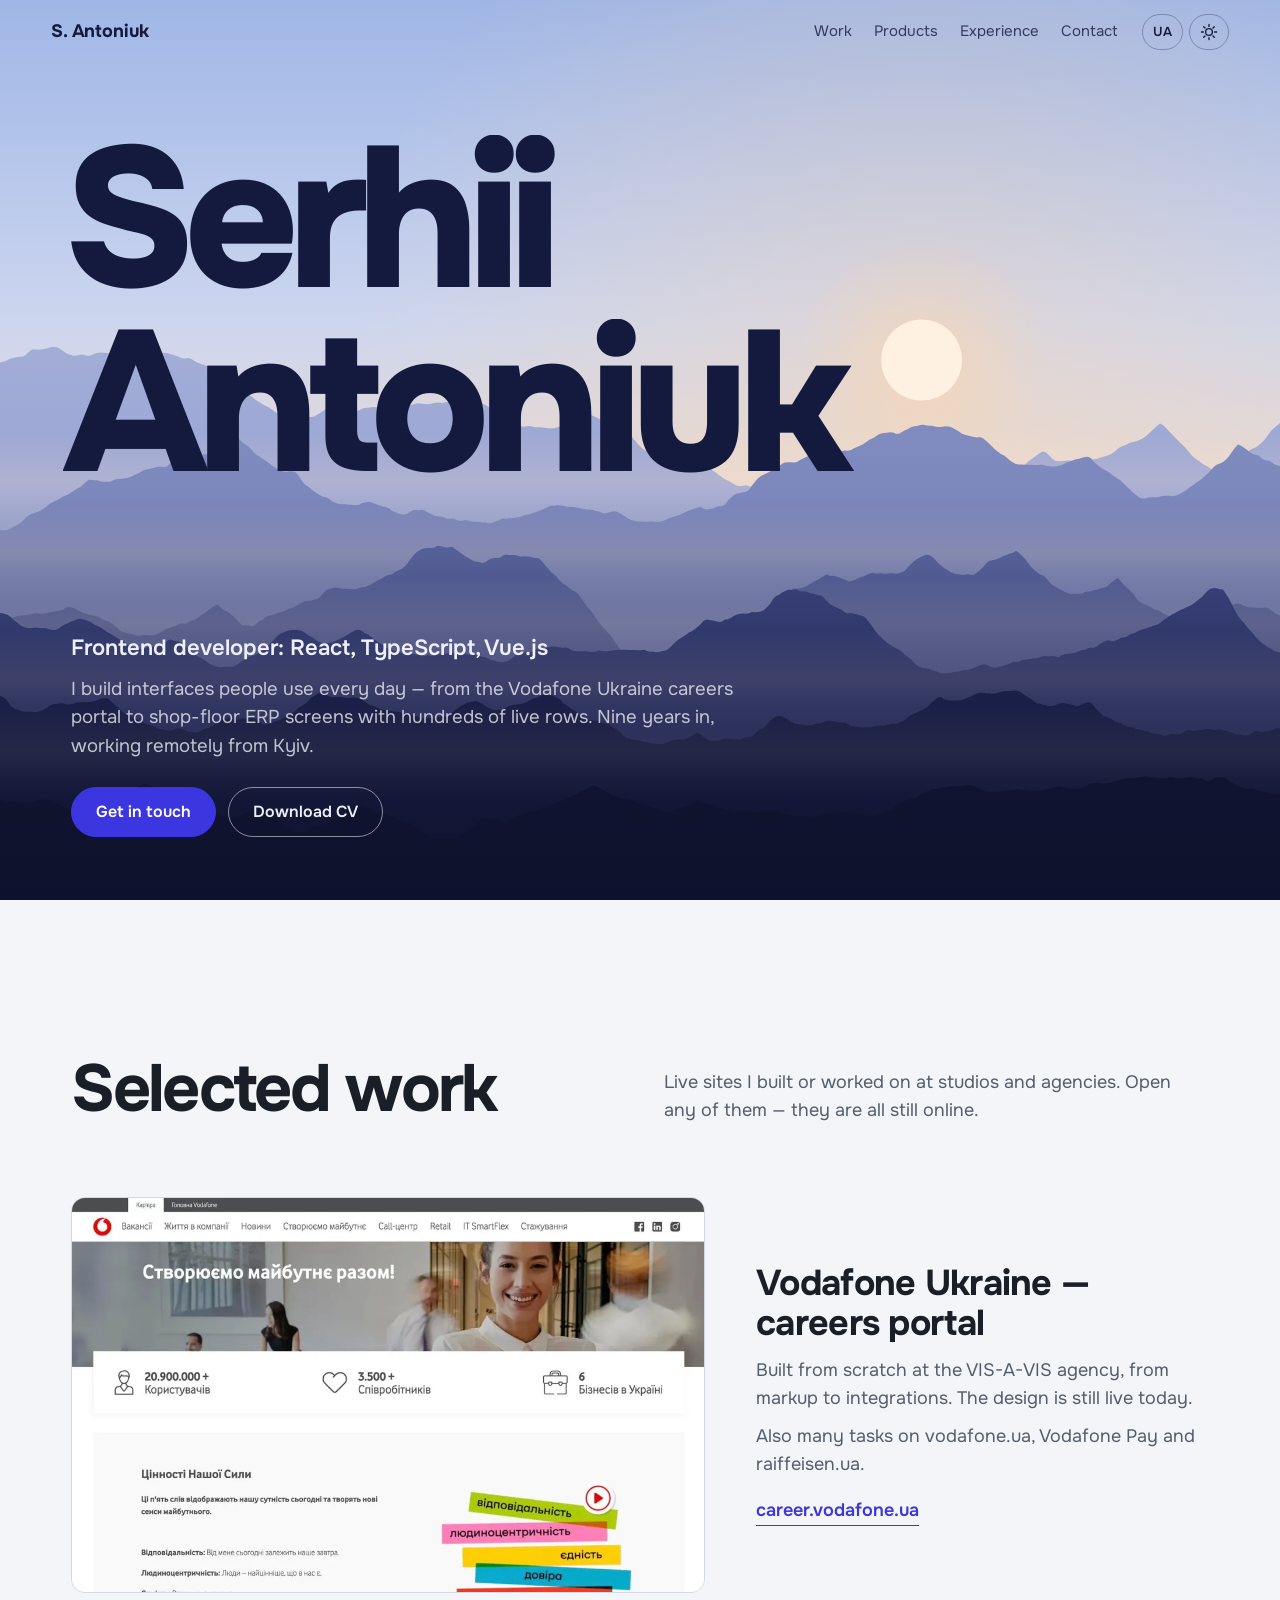
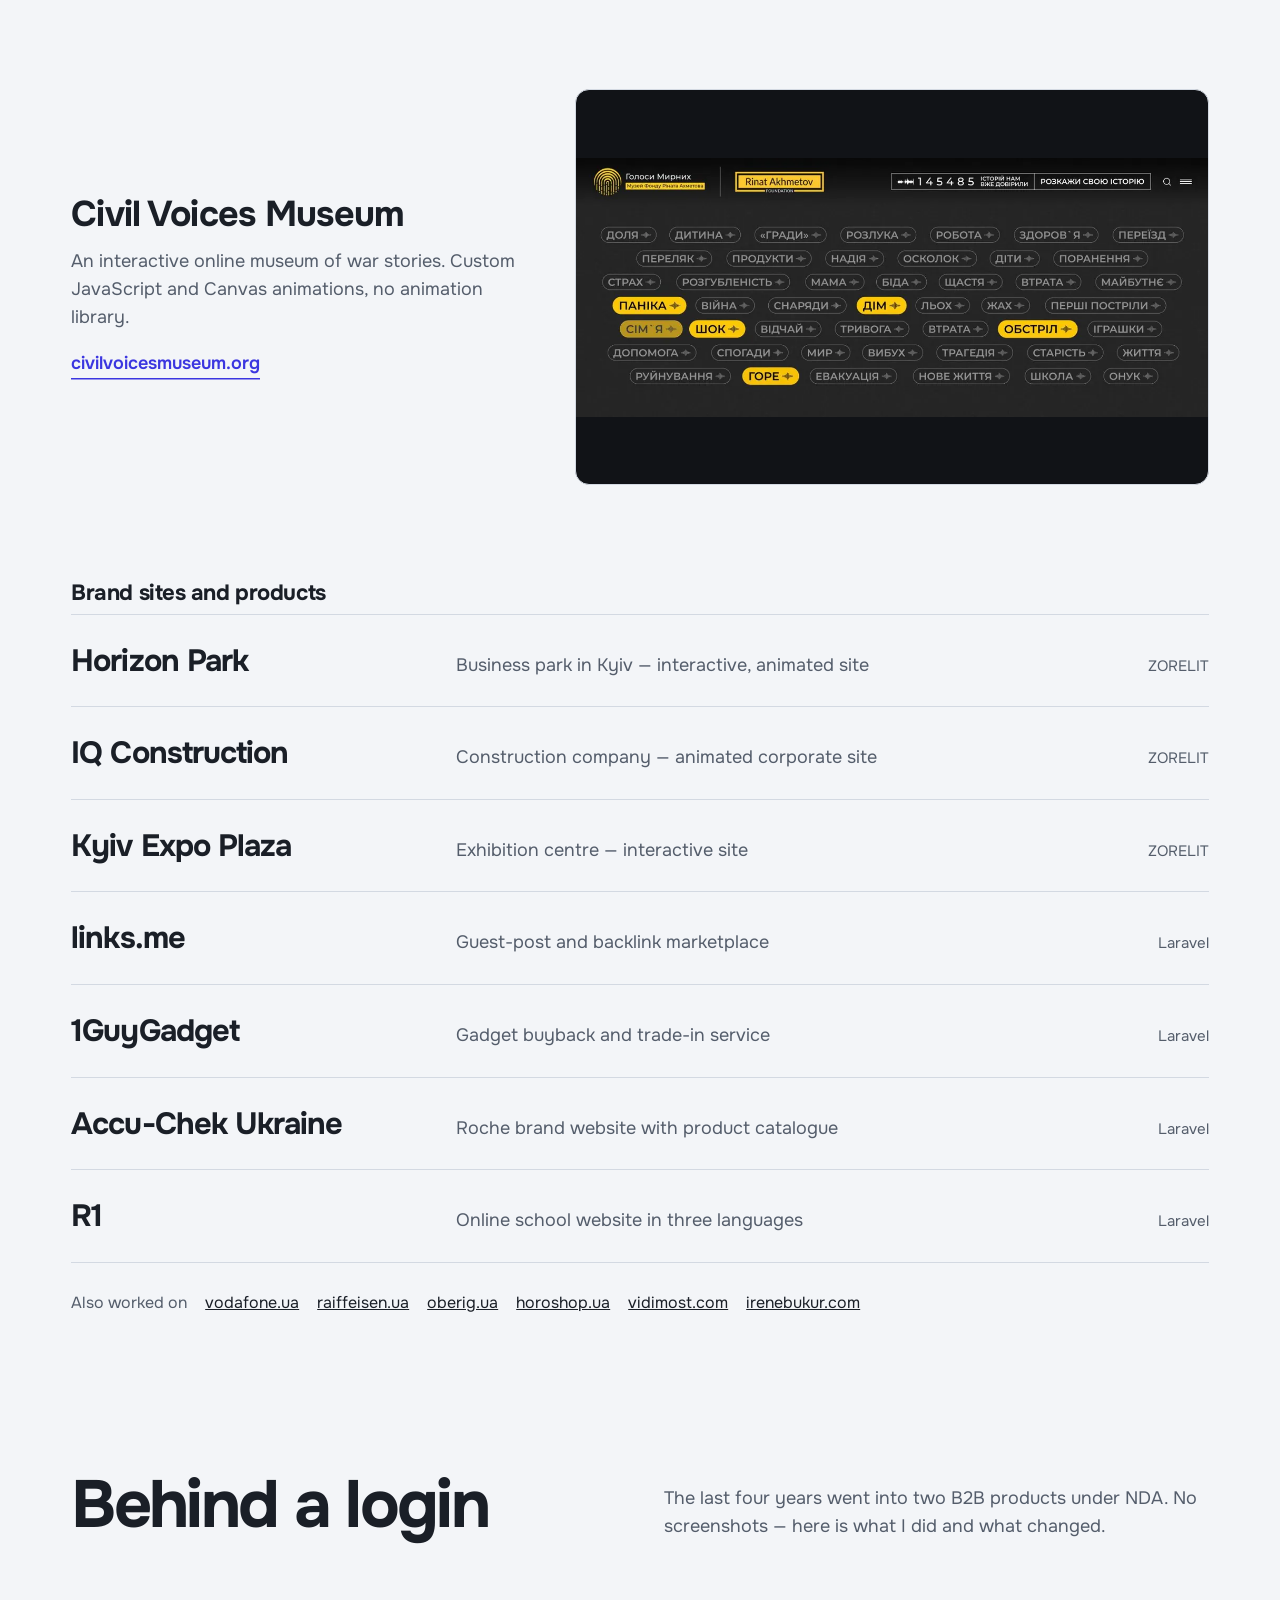
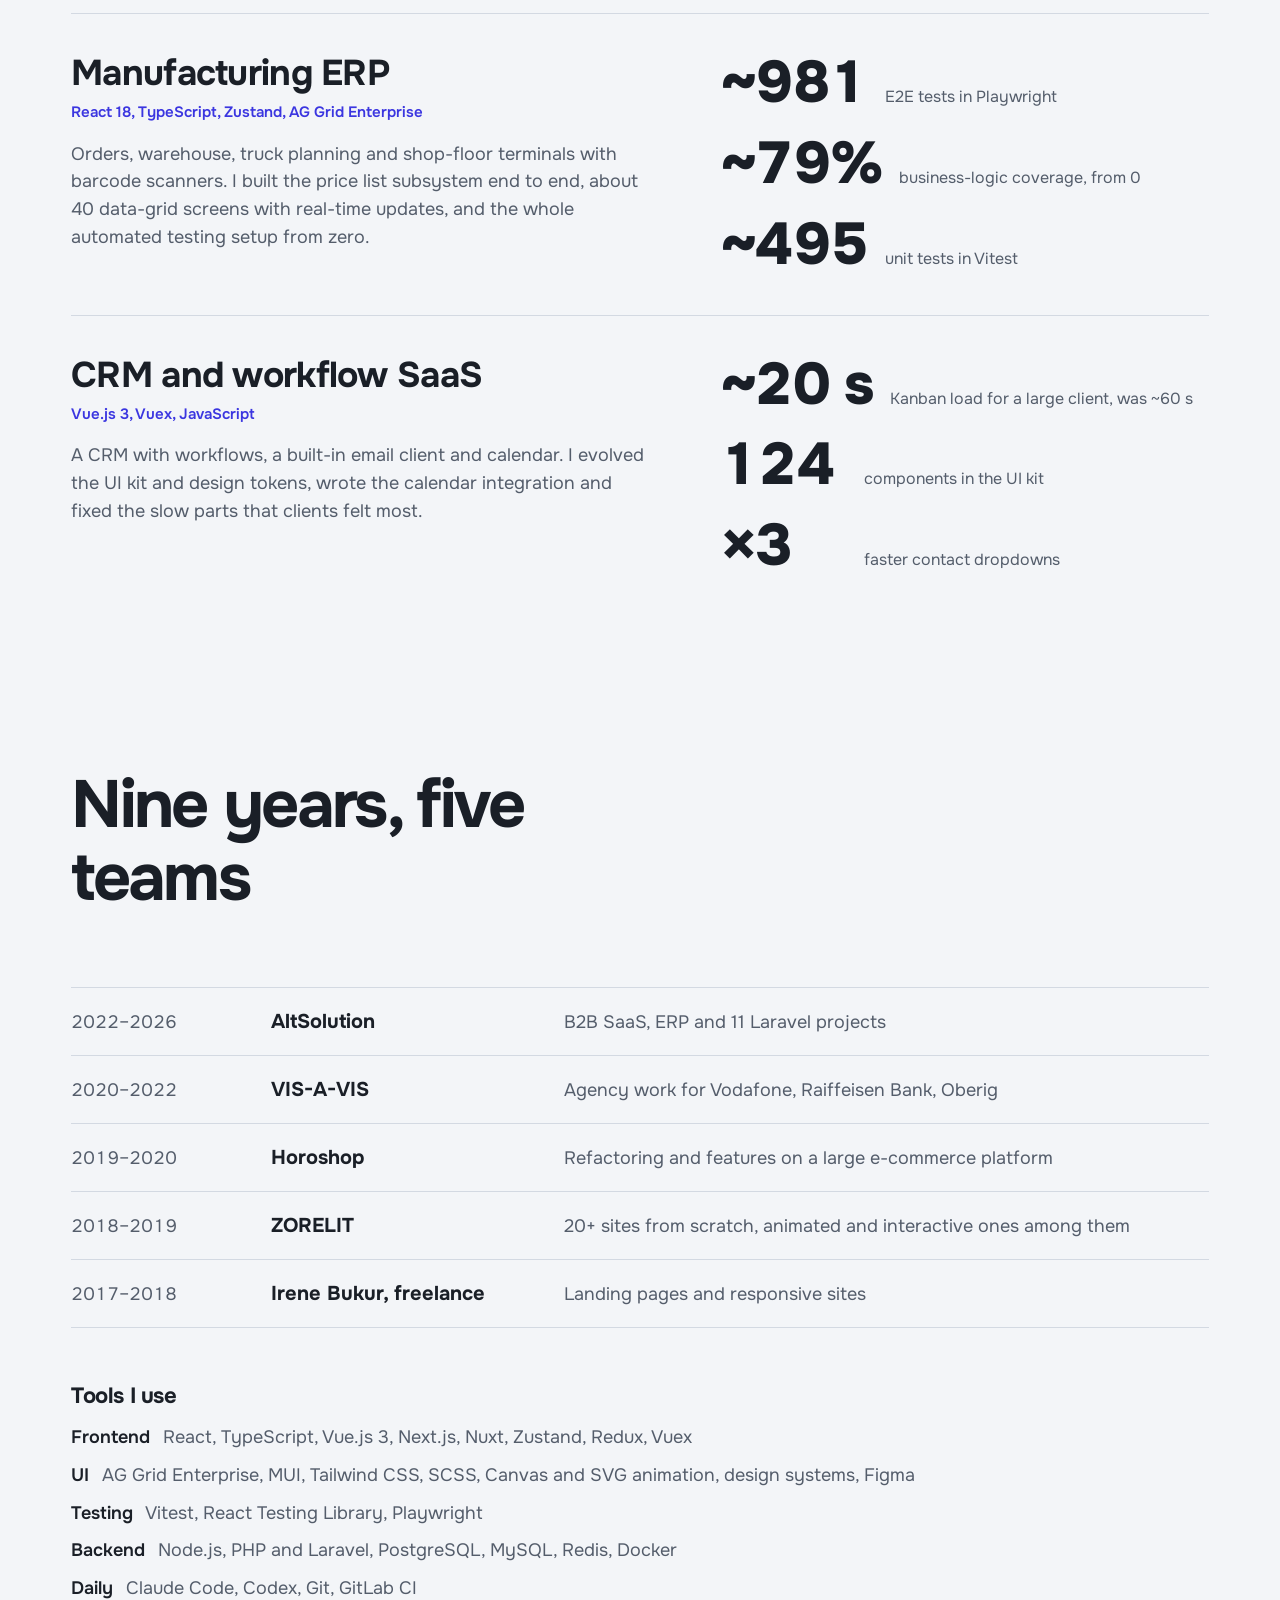
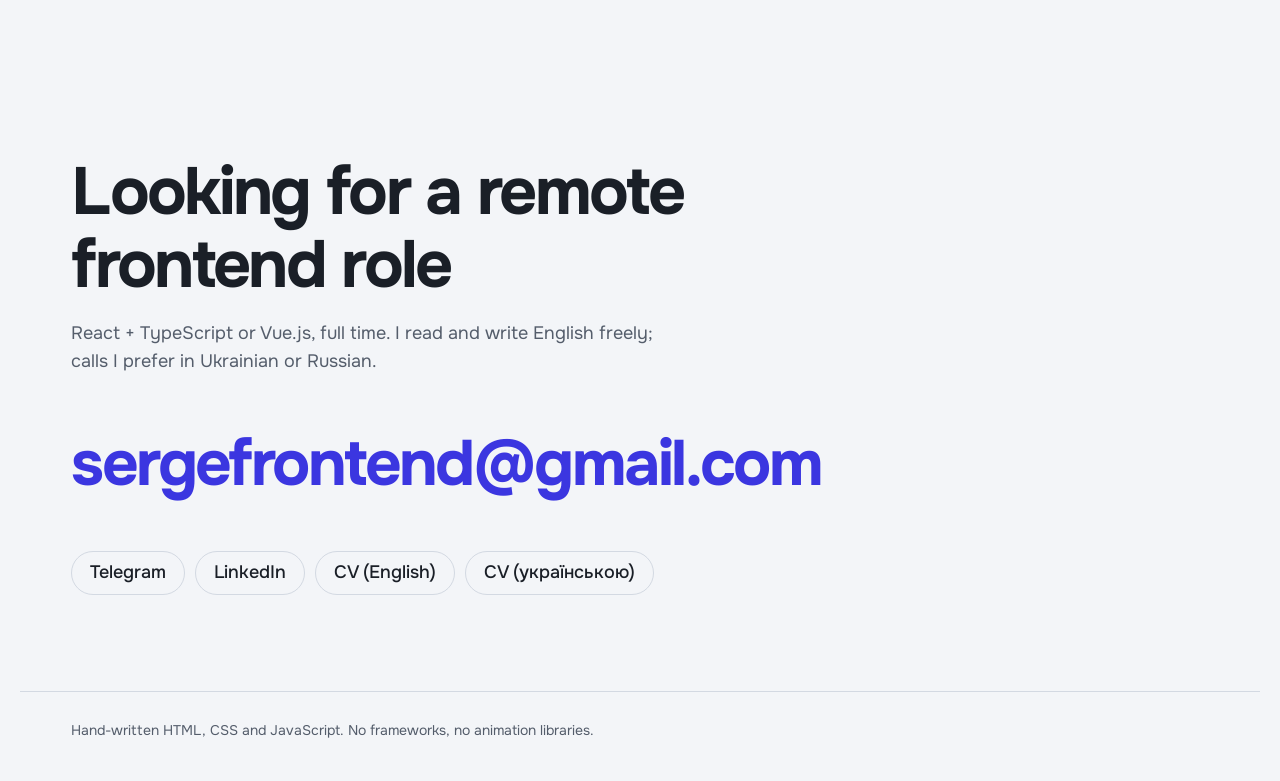
==== index.html @ cc6eb152 "Portfolio site: layered mountains hero, selected work, NDA case studies, EN/UA, light/dark Co-Author" ====
<!doctype html>
<html lang="en">
<head>
<meta charset="utf-8">
<meta name="viewport" content="width=device-width, initial-scale=1">
<title>Serhii Antoniuk — Frontend Developer</title>
<meta name="description" content="Frontend developer: React, TypeScript, Vue.js. 9 years of commercial experience — Vodafone Ukraine careers portal, interactive sites, B2B ERP and CRM products.">
<meta property="og:title" content="Serhii Antoniuk — Frontend Developer">
<meta property="og:description" content="React, TypeScript, Vue.js. Vodafone Ukraine careers portal, interactive sites, B2B ERP and CRM products.">
<meta property="og:image" content="img/vodafone-careers.webp">
<link rel="preconnect" href="https://fonts.googleapis.com">
<link rel="preconnect" href="https://fonts.gstatic.com" crossorigin>
<link href="https://fonts.googleapis.com/css2?family=Onest:wght@400;500;600;700;800&display=swap" rel="stylesheet">
<link rel="stylesheet" href="styles.css">
<script>
  // theme + language before paint
  (function () {
    var t = null, l = null;
    try { t = localStorage.getItem('theme'); l = localStorage.getItem('lang'); } catch (e) {}
    var q = new URLSearchParams(location.search).get('lang');
    if (q === 'ua' || q === 'en') l = q;
    if (!l) l = (navigator.language || '').toLowerCase().indexOf('uk') === 0 ? 'ua' : 'en';
    if (t) document.documentElement.setAttribute('data-theme', t);
    document.documentElement.setAttribute('data-lang', l);
    document.documentElement.lang = l === 'ua' ? 'uk' : 'en';
  })();
</script>
</head>
<body>
<a class="skip" href="#work" data-i18n="skip">Skip to work</a>

<header class="bar">
  <a class="bar__name" href="#top" data-i18n="short_name">S. Antoniuk</a>
  <nav class="bar__nav" aria-label="Sections">
    <a href="#work" data-i18n="nav_work">Work</a>
    <a href="#products" data-i18n="nav_products">Products</a>
    <a href="#path" data-i18n="nav_path">Experience</a>
    <a href="#contact" data-i18n="nav_contact">Contact</a>
  </nav>
  <div class="bar__tools">
    <button class="tool" id="lang" type="button" aria-label="Switch language"><span data-i18n="lang_switch">UA</span></button>
    <button class="tool" id="theme" type="button" aria-label="Toggle dark mode">
      <svg class="i-sun" viewBox="0 0 24 24" width="18" height="18" aria-hidden="true"><circle cx="12" cy="12" r="4.5" fill="none" stroke="currentColor" stroke-width="1.8"/><g stroke="currentColor" stroke-width="1.8" stroke-linecap="round"><path d="M12 2v2.5M12 19.5V22M2 12h2.5M19.5 12H22M4.9 4.9l1.8 1.8M17.3 17.3l1.8 1.8M4.9 19.1l1.8-1.8M17.3 6.7l1.8-1.8"/></g></svg>
      <svg class="i-moon" viewBox="0 0 24 24" width="18" height="18" aria-hidden="true"><path d="M20 14.5A8 8 0 0 1 9.5 4a8 8 0 1 0 10.5 10.5z" fill="none" stroke="currentColor" stroke-width="1.8" stroke-linejoin="round"/></svg>
    </button>
  </div>
</header>

<main id="top">
  <section class="hero" aria-labelledby="hero-name">
    <canvas class="hero__scene" aria-hidden="true"></canvas>
    <div class="hero__inner">
      <h1 id="hero-name" class="hero__name">
        <span class="line" data-split data-i18n="name_1">Serhii</span>
        <span class="line" data-split data-i18n="name_2">Antoniuk</span>
      </h1>
      <div class="hero__foot">
        <p class="hero__role" data-i18n="role">Frontend developer: React, TypeScript, Vue.js</p>
        <p class="hero__lede" data-i18n="lede">I build interfaces people use every day — from the Vodafone Ukraine careers portal to shop-floor ERP screens with hundreds of live rows. Nine years in, working remotely from Kyiv.</p>
        <div class="hero__actions">
          <a class="btn btn--solid" href="#contact" data-magnetic data-i18n="cta_contact">Get in touch</a>
          <a class="btn btn--ghost" id="cv-link" href="cv/Antoniuk_Serhii_Frontend_CV_EN.pdf" download data-magnetic data-i18n="cta_cv">Download CV</a>
        </div>
      </div>
    </div>
  </section>

  <section id="work" class="work" aria-labelledby="work-h">
    <div class="sec-head">
      <h2 id="work-h" data-i18n="work_h">Selected work</h2>
      <p data-i18n="work_p">Live sites I built or worked on at studios and agencies. Open any of them — they are all still online.</p>
    </div>

    <article class="feature reveal">
      <a class="feature__shot" href="https://career.vodafone.ua/" target="_blank" rel="noopener">
        <img src="img/vodafone-careers.webp" width="1200" height="675" alt="Vodafone Ukraine careers portal, home page" loading="lazy">
      </a>
      <div class="feature__text">
        <h3>Vodafone Ukraine — careers portal</h3>
        <p data-i18n="f1_p">Built from scratch at the VIS-A-VIS agency, from markup to integrations. The design is still live today.</p>
        <p class="feature__also" data-i18n="f1_also">Also many tasks on vodafone.ua, Vodafone Pay and raiffeisen.ua.</p>
        <a class="link" href="https://career.vodafone.ua/" target="_blank" rel="noopener">career.vodafone.ua</a>
      </div>
    </article>

    <article class="feature feature--flip reveal">
      <a class="feature__shot feature__shot--dark" href="https://civilvoicesmuseum.org/expositions/cloud" target="_blank" rel="noopener">
        <img src="img/civil-voices.webp" width="1200" height="491" alt="Civil Voices Museum, interactive word cloud exposition" loading="lazy">
      </a>
      <div class="feature__text">
        <h3 data-i18n="f2_h">Civil Voices Museum</h3>
        <p data-i18n="f2_p">An interactive online museum of war stories. Custom JavaScript and Canvas animations, no animation library.</p>
        <a class="link" href="https://civilvoicesmuseum.org/expositions/cloud" target="_blank" rel="noopener">civilvoicesmuseum.org</a>
      </div>
    </article>

    <h3 class="list-h" id="products" data-i18n="list_h">Brand sites and products</h3>
    <ul class="list" role="list">
      <li class="row" data-img="img/horizon-park.webp">
        <a href="https://horizon-park.com.ua/" target="_blank" rel="noopener">
          <span class="row__title">Horizon Park</span>
          <span class="row__desc" data-i18n="p_horizon">Business park in Kyiv — interactive, animated site</span>
          <span class="row__where">ZORELIT</span>
          <img class="row__thumb" src="img/horizon-park.webp" alt="" loading="lazy" width="1200" height="675">
        </a>
      </li>
      <li class="row" data-img="img/iq-construction.webp">
        <a href="https://iqconstruction.com.ua/" target="_blank" rel="noopener">
          <span class="row__title">IQ Construction</span>
          <span class="row__desc" data-i18n="p_iq">Construction company — animated corporate site</span>
          <span class="row__where">ZORELIT</span>
          <img class="row__thumb" src="img/iq-construction.webp" alt="" loading="lazy" width="1200" height="675">
        </a>
      </li>
      <li class="row" data-img="img/expoplaza.webp">
        <a href="https://expoplaza.kiev.ua/" target="_blank" rel="noopener">
          <span class="row__title">Kyiv Expo Plaza</span>
          <span class="row__desc" data-i18n="p_expo">Exhibition centre — interactive site</span>
          <span class="row__where">ZORELIT</span>
          <img class="row__thumb" src="img/expoplaza.webp" alt="" loading="lazy" width="1200" height="694">
        </a>
      </li>
      <li class="row" data-img="img/links-me.webp">
        <a href="https://links.me/" target="_blank" rel="noopener">
          <span class="row__title">links.me</span>
          <span class="row__desc" data-i18n="p_links">Guest-post and backlink marketplace</span>
          <span class="row__where">Laravel</span>
          <img class="row__thumb" src="img/links-me.webp" alt="" loading="lazy" width="1200" height="675">
        </a>
      </li>
      <li class="row" data-img="img/1guygadget.webp">
        <a href="https://buy.1guygadget.com/" target="_blank" rel="noopener">
          <span class="row__title">1GuyGadget</span>
          <span class="row__desc" data-i18n="p_1guy">Gadget buyback and trade-in service</span>
          <span class="row__where">Laravel</span>
          <img class="row__thumb" src="img/1guygadget.webp" alt="" loading="lazy" width="1200" height="641">
        </a>
      </li>
      <li class="row" data-img="img/accu-chek.webp">
        <a href="https://accu-chek.com.ua/" target="_blank" rel="noopener">
          <span class="row__title">Accu-Chek Ukraine</span>
          <span class="row__desc" data-i18n="p_accu">Roche brand website with product catalogue</span>
          <span class="row__where">Laravel</span>
          <img class="row__thumb" src="img/accu-chek.webp" alt="" loading="lazy" width="1200" height="675">
        </a>
      </li>
      <li class="row" data-img="img/r1tv.webp">
        <a href="https://r1tv.lv/" target="_blank" rel="noopener">
          <span class="row__title">R1</span>
          <span class="row__desc" data-i18n="p_r1">Online school website in three languages</span>
          <span class="row__where">Laravel</span>
          <img class="row__thumb" src="img/r1tv.webp" alt="" loading="lazy" width="1200" height="575">
        </a>
      </li>
    </ul>
    <p class="more">
      <span data-i18n="more">Also worked on</span>
      <a href="https://vodafone.ua/" target="_blank" rel="noopener">vodafone.ua</a>
      <a href="https://raiffeisen.ua/" target="_blank" rel="noopener">raiffeisen.ua</a>
      <a href="https://oberig.ua/" target="_blank" rel="noopener">oberig.ua</a>
      <a href="https://horoshop.ua/ua/" target="_blank" rel="noopener">horoshop.ua</a>
      <a href="https://vidimost.com/" target="_blank" rel="noopener">vidimost.com</a>
      <a href="https://irenebukur.com/" target="_blank" rel="noopener">irenebukur.com</a>
    </p>
  </section>

  <section class="cases" aria-labelledby="cases-h">
    <div class="sec-head">
      <h2 id="cases-h" data-i18n="cases_h">Behind a login</h2>
      <p data-i18n="cases_p">The last four years went into two B2B products under NDA. No screenshots — here is what I did and what changed.</p>
    </div>
    <div class="case reveal">
      <div class="case__text">
        <h3 data-i18n="c1_h">Manufacturing ERP</h3>
        <p class="case__stack">React 18, TypeScript, Zustand, AG Grid Enterprise</p>
        <p data-i18n="c1_p">Orders, warehouse, truck planning and shop-floor terminals with barcode scanners. I built the price list subsystem end to end, about 40 data-grid screens with real-time updates, and the whole automated testing setup from zero.</p>
      </div>
      <dl class="stats">
        <div><dt data-i18n="c1_s1">E2E tests in Playwright</dt><dd>~<span data-count="990">990</span></dd></div>
        <div><dt data-i18n="c1_s2">business-logic coverage, from 0</dt><dd>~<span data-count="80">80</span>%</dd></div>
        <div><dt data-i18n="c1_s3">unit tests in Vitest</dt><dd>~<span data-count="500">500</span></dd></div>
      </dl>
    </div>
    <div class="case reveal">
      <div class="case__text">
        <h3 data-i18n="c2_h">CRM and workflow SaaS</h3>
        <p class="case__stack">Vue.js 3, Vuex, JavaScript</p>
        <p data-i18n="c2_p">A CRM with workflows, a built-in email client and calendar. I evolved the UI kit and design tokens, wrote the calendar integration and fixed the slow parts that clients felt most.</p>
      </div>
      <dl class="stats">
        <div><dt data-i18n="c2_s1">Kanban load for a large client, was ~60 s</dt><dd>~<span data-count="20">20</span> s</dd></div>
        <div><dt data-i18n="c2_s2">components in the UI kit</dt><dd><span data-count="125">125</span></dd></div>
        <div><dt data-i18n="c2_s3">faster contact dropdowns</dt><dd>×<span data-count="3">3</span></dd></div>
      </dl>
    </div>
  </section>

  <section id="path" class="path" aria-labelledby="path-h">
    <div class="sec-head">
      <h2 id="path-h" data-i18n="path_h">Nine years, five teams</h2>
    </div>
    <ol class="timeline" role="list">
      <li><span class="tl__years">2022–2026</span><span class="tl__where">AltSolution</span><span class="tl__what" data-i18n="t1">B2B SaaS, ERP and 11 Laravel projects</span></li>
      <li><span class="tl__years">2020–2022</span><span class="tl__where">VIS-A-VIS</span><span class="tl__what" data-i18n="t2">Agency work for Vodafone, Raiffeisen Bank, Oberig</span></li>
      <li><span class="tl__years">2019–2020</span><span class="tl__where" data-i18n="t3w">Horoshop</span><span class="tl__what" data-i18n="t3">Refactoring and features on a large e-commerce platform</span></li>
      <li><span class="tl__years">2018–2019</span><span class="tl__where">ZORELIT</span><span class="tl__what" data-i18n="t4">20+ sites from scratch, animated and interactive ones among them</span></li>
      <li><span class="tl__years">2017–2018</span><span class="tl__where" data-i18n="t5w">Irene Bukur, freelance</span><span class="tl__what" data-i18n="t5">Landing pages and responsive sites</span></li>
    </ol>
    <div class="stack">
      <h3 data-i18n="stack_h">Tools I use</h3>
      <p><b>Frontend</b> React, TypeScript, Vue.js 3, Next.js, Nuxt, Zustand, Redux, Vuex</p>
      <p><b>UI</b> AG Grid Enterprise, MUI, Tailwind CSS, SCSS, Canvas and SVG animation, design systems, Figma</p>
      <p><b data-i18n="stack_test">Testing</b> Vitest, React Testing Library, Playwright</p>
      <p><b>Backend</b> Node.js, PHP and Laravel, PostgreSQL, MySQL, Redis, Docker</p>
      <p><b data-i18n="stack_ai">Daily</b> Claude Code, Codex, Git, GitLab CI</p>
    </div>
  </section>

  <section id="contact" class="contact" aria-labelledby="contact-h">
    <h2 id="contact-h" data-i18n="contact_h">Looking for a remote frontend role</h2>
    <p data-i18n="contact_p">React + TypeScript or Vue.js, full time. I read and write English freely; calls I prefer in Ukrainian or Russian.</p>
    <a class="contact__mail" href="mailto:sergefrontend@gmail.com" data-magnetic>sergefrontend@gmail.com</a>
    <ul class="contact__links" role="list">
      <li><a href="https://t.me/serhiy_fr_99" target="_blank" rel="noopener">Telegram</a></li>
      <li><a href="https://www.linkedin.com/in/serhii-antoniuk-05b8b0171" target="_blank" rel="noopener">LinkedIn</a></li>
      <li><a href="cv/Antoniuk_Serhii_Frontend_CV_EN.pdf" download>CV (English)</a></li>
      <li><a href="cv/Antoniuk_Serhii_Frontend_CV_UA.pdf" download>CV (українською)</a></li>
    </ul>
  </section>
</main>

<footer class="foot">
  <p data-i18n="foot">Hand-written HTML, CSS and JavaScript. No frameworks, no animation libraries.</p>
</footer>

<figure class="peek" aria-hidden="true"><img alt=""></figure>
<script src="main.js" defer></script>
</body>
</html>
---- styles.css ----
:root {
  --paper: #f3f5f8;
  --paper-2: #e8ecf2;
  --ink: #1a1f27;
  --ink-2: #545d6b;
  --line: #d3d9e2;
  --accent: #3b36e0;
  --accent-ink: #ffffff;
  --cell: 59, 54, 224;
  --sky-ink: #141a3d;
  --font: "Onest", system-ui, -apple-system, "Segoe UI", Roboto, sans-serif;
  --gutter: clamp(16px, 4vw, 56px);
  --max: 1240px;
  color-scheme: light;
}
@media (prefers-color-scheme: dark) {
  :root:not([data-theme="light"]) {
    --paper: #0d1118; --paper-2: #151b25; --ink: #e6e9ef; --ink-2: #9aa3b2;
    --line: #262e3b; --accent: #8f8cff; --accent-ink: #0d1118; --cell: 143, 140, 255; --sky-ink: #e9ebf5;
    color-scheme: dark;
  }
}
:root[data-theme="dark"] {
  --paper: #0d1118; --paper-2: #151b25; --ink: #e6e9ef; --ink-2: #9aa3b2;
  --line: #262e3b; --accent: #8f8cff; --accent-ink: #0d1118; --cell: 143, 140, 255; --sky-ink: #e9ebf5;
  color-scheme: dark;
}

* { box-sizing: border-box; }
html { scroll-behavior: smooth; -webkit-text-size-adjust: 100%; }
body {
  margin: 0; background: var(--paper); color: var(--ink);
  font-family: var(--font); font-size: 18px; line-height: 1.55;
  -webkit-font-smoothing: antialiased; overflow-x: hidden;
}
img { display: block; max-width: 100%; height: auto; }
a { color: inherit; }
h1, h2, h3 { margin: 0; font-weight: 700; letter-spacing: -0.02em; line-height: 1.1; }
p { margin: 0; }
:focus-visible { outline: 2px solid var(--accent); outline-offset: 3px; border-radius: 4px; }

.skip { position: absolute; left: -999px; top: 8px; background: var(--accent); color: var(--accent-ink); padding: 8px 12px; z-index: 50; }
.skip:focus { left: 8px; }

/* top bar */
.bar {
  position: fixed; inset: 0 0 auto 0; z-index: 30; height: 64px;
  display: flex; align-items: center; gap: 24px; padding: 0 var(--gutter);
  background: color-mix(in srgb, var(--paper) 78%, transparent);
  backdrop-filter: blur(12px); -webkit-backdrop-filter: blur(12px);
  border-bottom: 1px solid transparent; transition: border-color .3s;
}
.bar.is-scrolled { border-bottom-color: var(--line); }
.bar:not(.is-scrolled) { background: transparent; backdrop-filter: none; -webkit-backdrop-filter: none; }
.bar:not(.is-scrolled) .bar__nav a { color: var(--sky-ink); opacity: .8; }
.bar:not(.is-scrolled) .bar__name, .bar:not(.is-scrolled) .tool { color: var(--sky-ink); border-color: color-mix(in srgb, var(--sky-ink) 30%, transparent); }
.bar__name { font-weight: 700; text-decoration: none; letter-spacing: -0.01em; }
.bar__nav { display: flex; gap: 22px; margin-left: auto; }
.bar__nav a { text-decoration: none; color: var(--ink-2); font-size: 15px; transition: color .2s; }
.bar__nav a:hover { color: var(--ink); }
.bar__tools { display: flex; gap: 6px; }
.tool {
  height: 36px; min-width: 36px; padding: 0 10px; border-radius: 18px;
  border: 1px solid var(--line); background: transparent; color: var(--ink);
  font: 600 13px/1 var(--font); cursor: pointer; display: grid; place-items: center;
}
.tool:hover { border-color: var(--ink-2); }
.i-moon { display: none; }
:root[data-theme="dark"] .i-sun { display: none; }
:root[data-theme="dark"] .i-moon { display: block; }
@media (prefers-color-scheme: dark) {
  :root:not([data-theme="light"]) .i-sun { display: none; }
  :root:not([data-theme="light"]) .i-moon { display: block; }
}

/* hero */
.hero { position: relative; height: 100svh; min-height: 620px; overflow: hidden; color: var(--ink); }
.hero__scene { position: absolute; inset: 0; width: 100%; height: 100%; display: block; }
.hero__inner {
  position: relative; height: 100%; max-width: var(--max); margin: 0 auto;
  padding: clamp(92px, 15vh, 160px) var(--gutter) clamp(36px, 7vh, 72px);
  display: flex; flex-direction: column; justify-content: space-between; pointer-events: none;
}
.hero__inner a, .hero__inner button { pointer-events: auto; }
.hero__name {
  font-size: clamp(64px, 16vw, 200px); font-weight: 800; letter-spacing: -0.055em;
  line-height: .86; margin-left: -0.04em; color: var(--sky-ink); will-change: transform, opacity;
}
.hero__name .line { display: block; overflow: hidden; padding-bottom: .06em; }
.hero__name .ch { display: inline-block; transform: translateY(105%); }
.is-loaded .hero__name .ch { transform: none; transition: transform 1.1s cubic-bezier(.2,.8,.1,1); transition-delay: calc(.15s + var(--i) * 30ms); }
.hero__foot { color: #eef0f7; max-width: 40em; }
.hero__role { font-size: clamp(18px, 1.8vw, 22px); font-weight: 600; }
.hero__lede { margin-top: 10px; color: rgba(238, 240, 247, .78); font-size: clamp(16px, 1.45vw, 19px); max-width: 36em; }
.hero__actions { display: flex; flex-wrap: wrap; gap: 12px; margin-top: 26px; }
.hero__role, .hero__lede, .hero__actions { opacity: 0; transform: translateY(12px); }
.is-loaded .hero__role, .is-loaded .hero__lede, .is-loaded .hero__actions { opacity: 1; transform: none; transition: opacity .9s .9s, transform .9s .9s cubic-bezier(.2,.8,.1,1); }
.is-loaded .hero__lede { transition-delay: 1s; }
.is-loaded .hero__actions { transition-delay: 1.1s; }

.btn {
  display: inline-flex; align-items: center; height: 50px; padding: 0 24px; border-radius: 25px;
  border: 1px solid var(--ink); text-decoration: none; font-weight: 600; font-size: 16px;
  background: var(--paper); transition: background .2s, color .2s;
  will-change: transform;
}
.btn:hover { background: var(--ink); color: var(--paper); }
.btn--solid { background: var(--accent); border-color: var(--accent); color: var(--accent-ink); }
.btn--solid:hover { background: var(--ink); border-color: var(--ink); color: var(--paper); }
.btn--ghost { background: transparent; color: #eef0f7; border-color: rgba(238,240,247,.55); }
.btn--ghost:hover { background: #eef0f7; color: #141a3a; border-color: #eef0f7; }
.hero .btn--solid:hover { background: #eef0f7; border-color: #eef0f7; color: #141a3a; }

/* sections */
main > section:not(.hero) { max-width: var(--max); margin: 0 auto; padding: clamp(80px, 12vw, 152px) var(--gutter) 0; }
.sec-head { display: grid; grid-template-columns: 1fr 1fr; gap: 24px 48px; align-items: end; margin-bottom: clamp(40px, 6vw, 72px); }
.sec-head h2 { font-size: clamp(36px, 5.2vw, 72px); letter-spacing: -0.04em; }
.sec-head p { color: var(--ink-2); max-width: 30em; }

/* features */
.feature { display: grid; grid-template-columns: 7fr 5fr; gap: clamp(24px, 4vw, 56px); align-items: center; margin-bottom: clamp(56px, 8vw, 96px); }
.feature--flip { grid-template-columns: 5fr 7fr; }
.feature--flip .feature__shot { order: 2; }
.feature__shot {
  display: block; border-radius: 14px; overflow: hidden; background: var(--paper-2);
  border: 1px solid var(--line); aspect-ratio: 16 / 10;
}
.feature__shot img { width: 100%; height: 100%; object-fit: cover; object-position: top; transition: transform 1.2s cubic-bezier(.2,.8,.1,1); }
.feature__shot--dark { background: #111317; }
.feature__shot--dark img { object-fit: contain; object-position: center; }
.feature__shot:hover img { transform: scale(1.035); }
.feature__text h3 { font-size: clamp(26px, 2.8vw, 36px); margin-bottom: 14px; }
.feature__text p { color: var(--ink-2); }
.feature__also { margin-top: 10px; }
.link { display: inline-block; margin-top: 18px; font-weight: 600; text-decoration: none; background: linear-gradient(currentColor, currentColor) 0 100% / 100% 1.5px no-repeat; padding-bottom: 2px; transition: background-size .3s; color: var(--accent); }
.link:hover { background-size: 0 1.5px; background-position: 100% 100%; }

/* list */
.list-h { font-size: 22px; margin: 0 0 8px; }
.list { list-style: none; margin: 0; padding: 0; border-top: 1px solid var(--line); }
.row { border-bottom: 1px solid var(--line); }
.row a {
  display: grid; grid-template-columns: 4fr 6fr 2fr; gap: 16px; align-items: baseline;
  padding: 22px 0; text-decoration: none; position: relative;
}
.row__title { font-size: clamp(22px, 2.4vw, 32px); font-weight: 700; letter-spacing: -0.03em; transition: transform .45s cubic-bezier(.2,.8,.1,1), color .2s; }
.row__desc { color: var(--ink-2); }
.row__where { color: var(--ink-2); font-size: 15px; text-align: right; }
.row__thumb { display: none; }
.row a:hover .row__title, .row a:focus-visible .row__title { transform: translateX(12px); color: var(--accent); }
.more { display: flex; flex-wrap: wrap; gap: 8px 18px; margin-top: 28px; color: var(--ink-2); font-size: 16px; }
.more a { color: var(--ink); }

/* hover preview */
.peek {
  position: fixed; left: 0; top: 0; margin: 0; width: 340px; aspect-ratio: 16 / 10; z-index: 20;
  border-radius: 12px; overflow: hidden; pointer-events: none; opacity: 0; transform: scale(.85);
  transition: opacity .25s, transform .35s cubic-bezier(.2,.8,.1,1);
  box-shadow: 0 30px 60px -20px rgba(var(--cell), .45); background: var(--paper-2);
}
.peek img { width: 100%; height: 100%; object-fit: cover; object-position: top; }
.peek.is-on { opacity: 1; transform: scale(1); }

/* cases */
.case { display: grid; grid-template-columns: 6fr 5fr; gap: clamp(24px, 5vw, 72px); padding: 40px 0; border-top: 1px solid var(--line); }
.case h3 { font-size: clamp(26px, 2.8vw, 36px); }
.case__stack { color: var(--accent); font-weight: 600; font-size: 15px; margin: 8px 0 16px; }
.case__text p:last-child { color: var(--ink-2); max-width: 34em; }
.stats { margin: 0; display: grid; gap: 22px; align-content: start; }
.stats div { display: grid; grid-template-columns: auto 1fr; gap: 18px; align-items: baseline; }
.stats dd { margin: 0; order: -1; font-size: clamp(40px, 4.6vw, 64px); font-weight: 800; letter-spacing: -0.04em; line-height: 1; font-variant-numeric: tabular-nums; min-width: 3.2ch; }
.stats dt { color: var(--ink-2); font-size: 16px; }

/* timeline */
.timeline { list-style: none; margin: 0; padding: 0; border-top: 1px solid var(--line); }
.timeline li { display: grid; grid-template-columns: 2fr 3fr 7fr; gap: 16px; padding: 18px 0; border-bottom: 1px solid var(--line); align-items: baseline; }
.tl__years { color: var(--ink-2); font-variant-numeric: tabular-nums; }
.tl__where { font-weight: 700; font-size: 20px; }
.tl__what { color: var(--ink-2); }
.stack { margin-top: 56px; display: grid; gap: 10px; max-width: 52em; }
.stack h3 { font-size: 22px; margin-bottom: 6px; }
.stack p { color: var(--ink-2); }
.stack b { color: var(--ink); font-weight: 600; margin-right: 8px; }

/* contact */
.contact { padding-bottom: 96px !important; }
.contact h2 { font-size: clamp(36px, 5.2vw, 72px); letter-spacing: -0.04em; max-width: 13em; }
.contact > p { color: var(--ink-2); margin-top: 18px; max-width: 34em; }
.contact__mail {
  display: inline-block; margin-top: 40px; font-size: clamp(26px, 5vw, 64px); font-weight: 700;
  letter-spacing: -0.04em; text-decoration: none; color: var(--accent); word-break: break-all;
}
.contact__links { list-style: none; padding: 0; margin: 36px 0 0; display: flex; flex-wrap: wrap; gap: 10px; }
.contact__links a { display: inline-flex; height: 44px; align-items: center; padding: 0 18px; border: 1px solid var(--line); border-radius: 22px; text-decoration: none; font-weight: 500; transition: border-color .2s; }
.contact__links a:hover { border-color: var(--ink); }

.foot { max-width: var(--max); margin: 0 auto; padding: 28px var(--gutter) 40px; border-top: 1px solid var(--line); color: var(--ink-2); font-size: 14px; }

/* reveal */
.reveal { opacity: 0; transform: translateY(28px); transition: opacity .9s, transform 1s cubic-bezier(.2,.8,.1,1); }
.reveal.is-in { opacity: 1; transform: none; }

/* responsive */
@media (max-width: 900px) {
  .bar__nav { display: none; }
  .bar__tools { margin-left: auto; }
  .sec-head, .feature, .feature--flip, .case { grid-template-columns: 1fr; }
  .feature--flip .feature__shot { order: 0; }
  .row a { grid-template-columns: 1fr; gap: 4px; }
  .row__where { text-align: left; }
  .row__thumb { display: block; margin-top: 14px; border-radius: 10px; border: 1px solid var(--line); aspect-ratio: 16/9; object-fit: cover; object-position: top; }
  .timeline li { grid-template-columns: 1fr; gap: 2px; }
  .peek { display: none; }
}
@media (max-width: 480px) {
  body { font-size: 17px; }
  .btn { height: 46px; padding: 0 20px; }
}
@media (hover: none) { .peek { display: none; } }

@media (prefers-reduced-motion: reduce) {
  html { scroll-behavior: auto; }
  .hero__name .ch, .hero__role, .hero__lede, .hero__actions, .reveal { transform: none !important; opacity: 1 !important; transition: none !important; }
  .feature__shot img, .row__title, .peek { transition: none !important; }
}
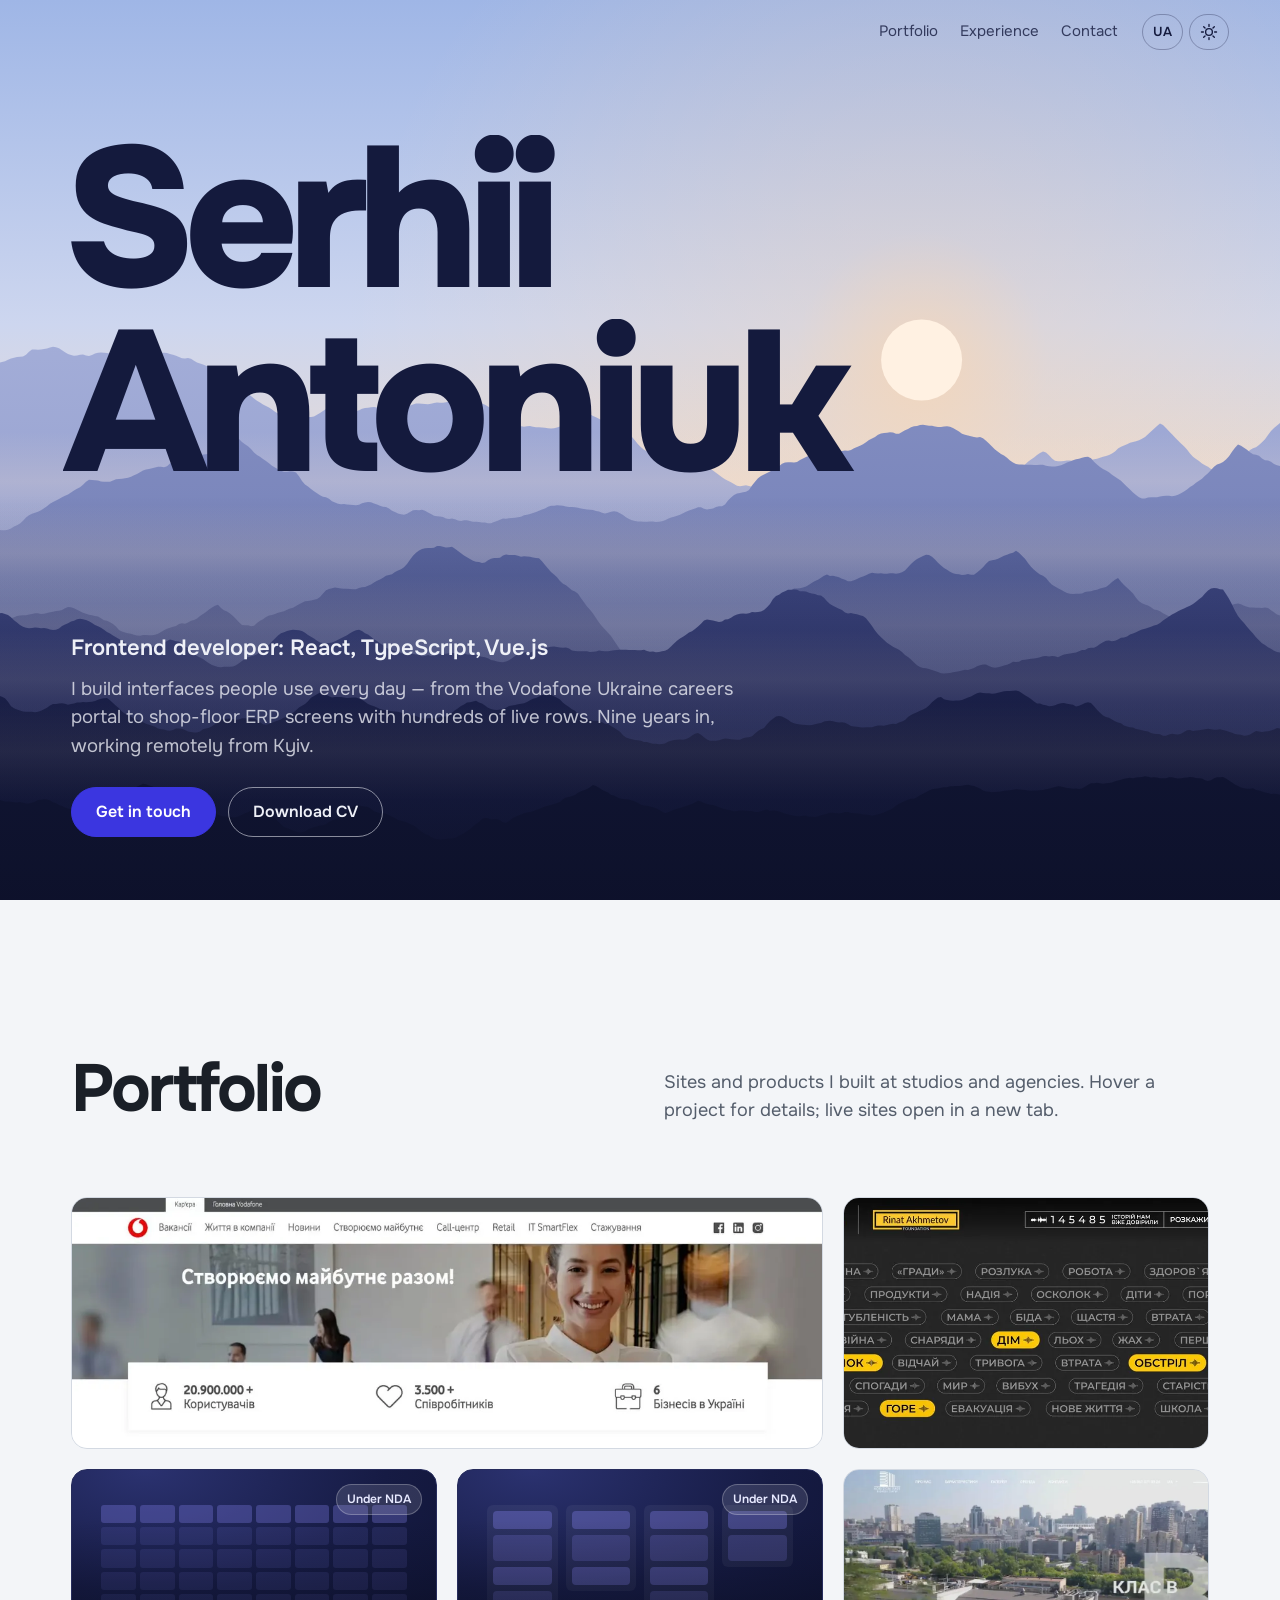
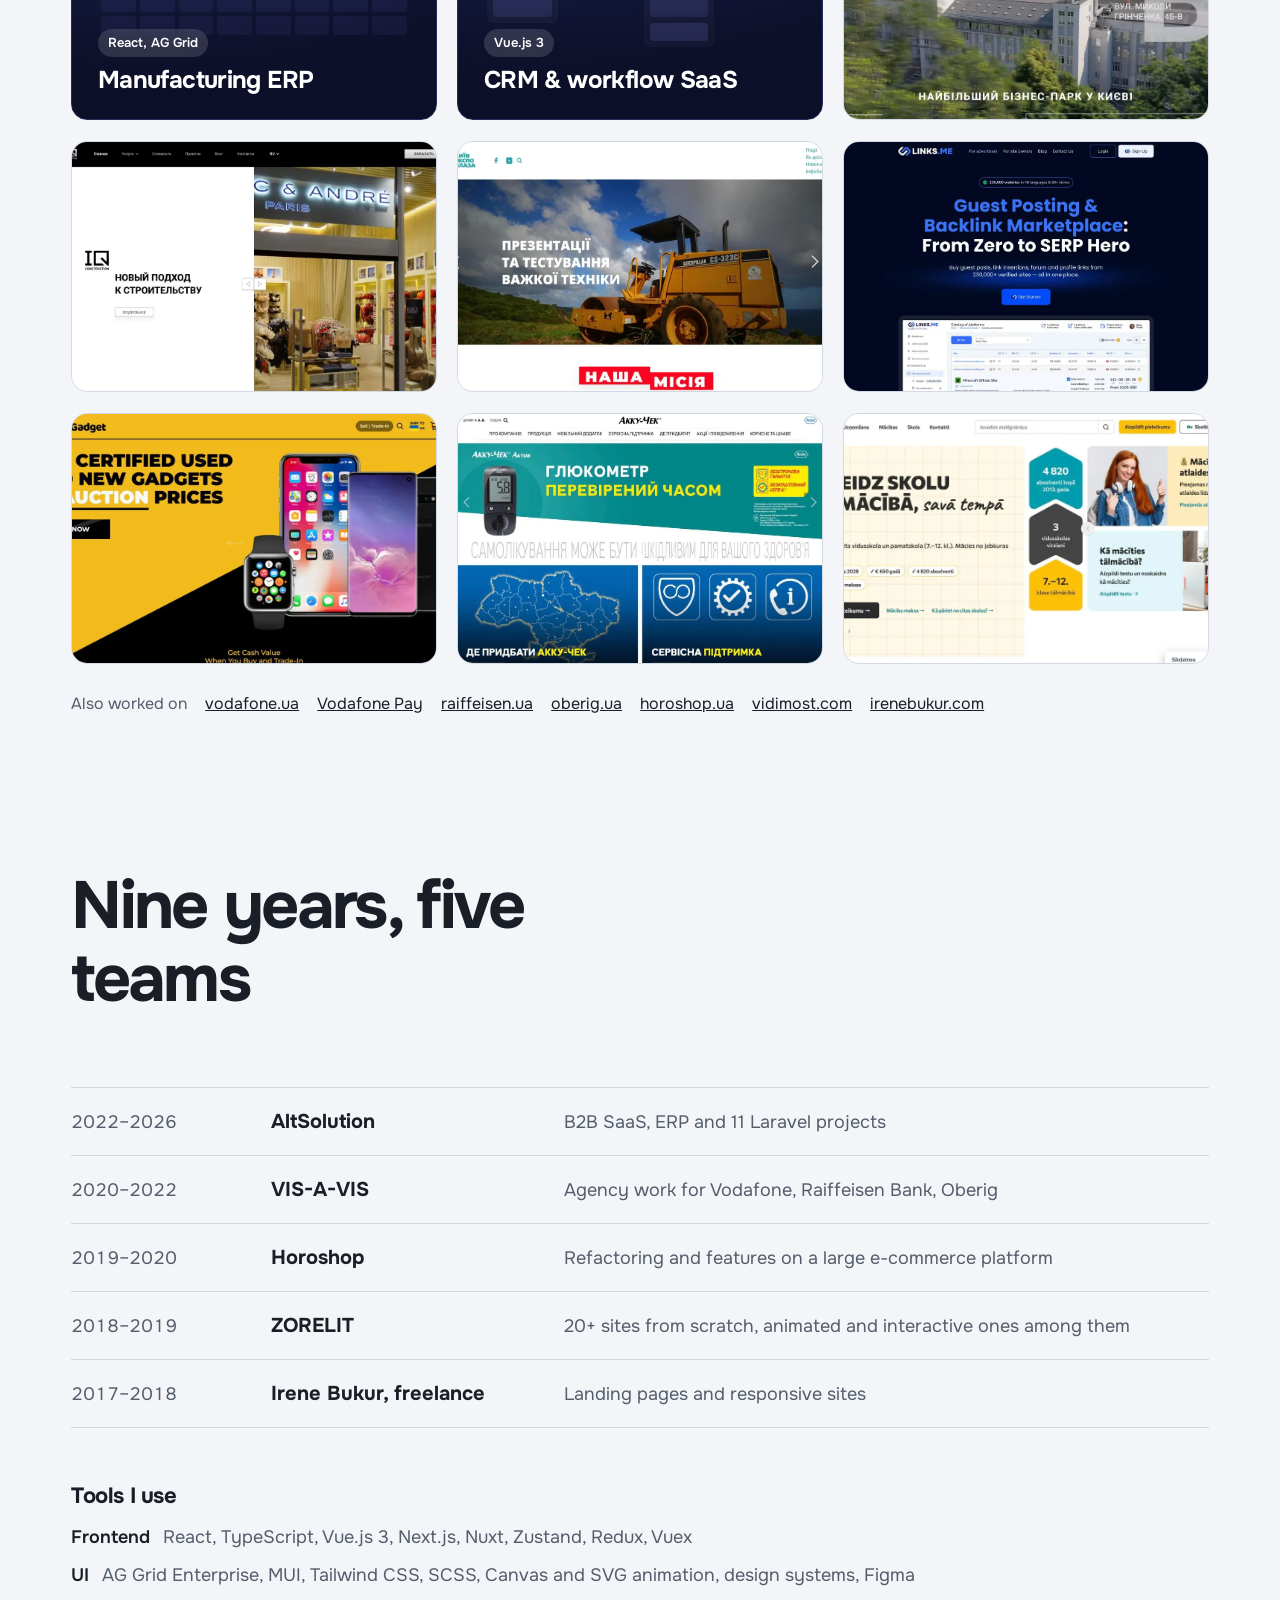
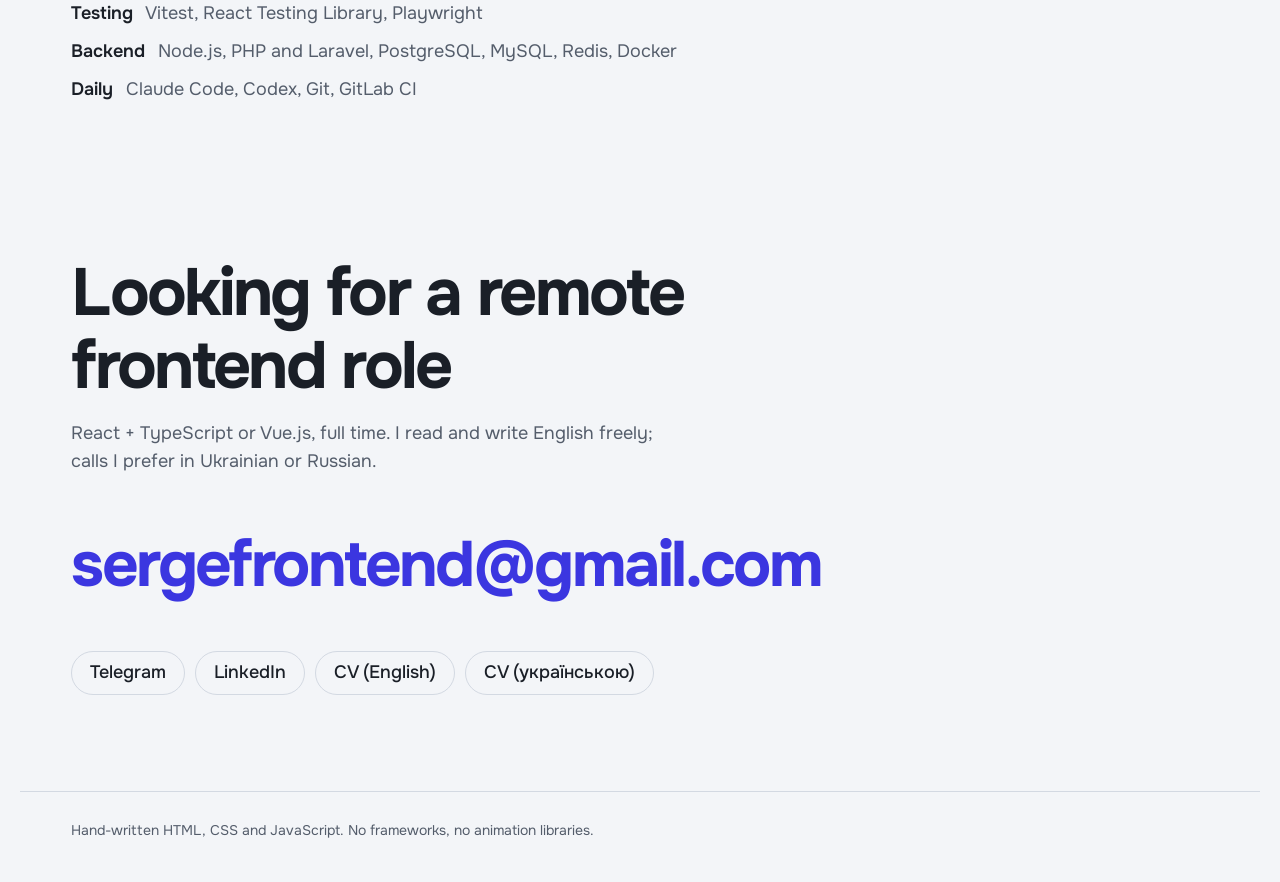
==== commit 7befc024: "One portfolio grid with hover overlays, NDA cards with animated art, no duplicate name in header Co-" ====
--- a/index.html
+++ b/index.html
@@ -30,10 +30,8 @@
 <a class="skip" href="#work" data-i18n="skip">Skip to work</a>
 
 <header class="bar">
-  <a class="bar__name" href="#top" data-i18n="short_name">S. Antoniuk</a>
   <nav class="bar__nav" aria-label="Sections">
-    <a href="#work" data-i18n="nav_work">Work</a>
-    <a href="#products" data-i18n="nav_products">Products</a>
+    <a href="#work" data-i18n="nav_work">Portfolio</a>
     <a href="#path" data-i18n="nav_path">Experience</a>
     <a href="#contact" data-i18n="nav_contact">Contact</a>
   </nav>
@@ -67,132 +65,131 @@
 
   <section id="work" class="work" aria-labelledby="work-h">
     <div class="sec-head">
-      <h2 id="work-h" data-i18n="work_h">Selected work</h2>
-      <p data-i18n="work_p">Live sites I built or worked on at studios and agencies. Open any of them — they are all still online.</p>
-    </div>
-
-    <article class="feature reveal">
-      <a class="feature__shot" href="https://career.vodafone.ua/" target="_blank" rel="noopener">
-        <img src="img/vodafone-careers.webp" width="1200" height="675" alt="Vodafone Ukraine careers portal, home page" loading="lazy">
-      </a>
-      <div class="feature__text">
-        <h3>Vodafone Ukraine — careers portal</h3>
-        <p data-i18n="f1_p">Built from scratch at the VIS-A-VIS agency, from markup to integrations. The design is still live today.</p>
-        <p class="feature__also" data-i18n="f1_also">Also many tasks on vodafone.ua, Vodafone Pay and raiffeisen.ua.</p>
-        <a class="link" href="https://career.vodafone.ua/" target="_blank" rel="noopener">career.vodafone.ua</a>
-      </div>
-    </article>
-
-    <article class="feature feature--flip reveal">
-      <a class="feature__shot feature__shot--dark" href="https://civilvoicesmuseum.org/expositions/cloud" target="_blank" rel="noopener">
-        <img src="img/civil-voices.webp" width="1200" height="491" alt="Civil Voices Museum, interactive word cloud exposition" loading="lazy">
-      </a>
-      <div class="feature__text">
-        <h3 data-i18n="f2_h">Civil Voices Museum</h3>
-        <p data-i18n="f2_p">An interactive online museum of war stories. Custom JavaScript and Canvas animations, no animation library.</p>
-        <a class="link" href="https://civilvoicesmuseum.org/expositions/cloud" target="_blank" rel="noopener">civilvoicesmuseum.org</a>
-      </div>
-    </article>
-
-    <h3 class="list-h" id="products" data-i18n="list_h">Brand sites and products</h3>
-    <ul class="list" role="list">
-      <li class="row" data-img="img/horizon-park.webp">
-        <a href="https://horizon-park.com.ua/" target="_blank" rel="noopener">
-          <span class="row__title">Horizon Park</span>
-          <span class="row__desc" data-i18n="p_horizon">Business park in Kyiv — interactive, animated site</span>
-          <span class="row__where">ZORELIT</span>
-          <img class="row__thumb" src="img/horizon-park.webp" alt="" loading="lazy" width="1200" height="675">
-        </a>
-      </li>
-      <li class="row" data-img="img/iq-construction.webp">
-        <a href="https://iqconstruction.com.ua/" target="_blank" rel="noopener">
-          <span class="row__title">IQ Construction</span>
-          <span class="row__desc" data-i18n="p_iq">Construction company — animated corporate site</span>
-          <span class="row__where">ZORELIT</span>
-          <img class="row__thumb" src="img/iq-construction.webp" alt="" loading="lazy" width="1200" height="675">
-        </a>
-      </li>
-      <li class="row" data-img="img/expoplaza.webp">
-        <a href="https://expoplaza.kiev.ua/" target="_blank" rel="noopener">
-          <span class="row__title">Kyiv Expo Plaza</span>
-          <span class="row__desc" data-i18n="p_expo">Exhibition centre — interactive site</span>
-          <span class="row__where">ZORELIT</span>
-          <img class="row__thumb" src="img/expoplaza.webp" alt="" loading="lazy" width="1200" height="694">
-        </a>
-      </li>
-      <li class="row" data-img="img/links-me.webp">
-        <a href="https://links.me/" target="_blank" rel="noopener">
-          <span class="row__title">links.me</span>
-          <span class="row__desc" data-i18n="p_links">Guest-post and backlink marketplace</span>
-          <span class="row__where">Laravel</span>
-          <img class="row__thumb" src="img/links-me.webp" alt="" loading="lazy" width="1200" height="675">
-        </a>
-      </li>
-      <li class="row" data-img="img/1guygadget.webp">
-        <a href="https://buy.1guygadget.com/" target="_blank" rel="noopener">
-          <span class="row__title">1GuyGadget</span>
-          <span class="row__desc" data-i18n="p_1guy">Gadget buyback and trade-in service</span>
-          <span class="row__where">Laravel</span>
-          <img class="row__thumb" src="img/1guygadget.webp" alt="" loading="lazy" width="1200" height="641">
-        </a>
-      </li>
-      <li class="row" data-img="img/accu-chek.webp">
-        <a href="https://accu-chek.com.ua/" target="_blank" rel="noopener">
-          <span class="row__title">Accu-Chek Ukraine</span>
-          <span class="row__desc" data-i18n="p_accu">Roche brand website with product catalogue</span>
-          <span class="row__where">Laravel</span>
-          <img class="row__thumb" src="img/accu-chek.webp" alt="" loading="lazy" width="1200" height="675">
-        </a>
-      </li>
-      <li class="row" data-img="img/r1tv.webp">
-        <a href="https://r1tv.lv/" target="_blank" rel="noopener">
-          <span class="row__title">R1</span>
-          <span class="row__desc" data-i18n="p_r1">Online school website in three languages</span>
-          <span class="row__where">Laravel</span>
-          <img class="row__thumb" src="img/r1tv.webp" alt="" loading="lazy" width="1200" height="575">
-        </a>
-      </li>
+      <h2 id="work-h" data-i18n="work_h">Portfolio</h2>
+      <p data-i18n="work_p">Sites and products I built at studios and agencies. Hover a project for details; live sites open in a new tab.</p>
+    </div>
+    <ul class="grid" role="list">
+      <li class="card card--wide reveal"><a class="card__in" href="https://career.vodafone.ua/" target="_blank" rel="noopener">
+        <div class="card__media"><img src="img/vodafone-careers.webp" alt="" loading="lazy"></div>
+        <div class="card__shade"></div>
+        <div class="card__info">
+          <span class="card__tag">VIS-A-VIS</span>
+          <h3 class="card__title">Vodafone Ukraine — careers portal</h3>
+          <p class="card__desc" data-i18n="d_vf">Built from scratch at the agency, from markup to integrations. The design is still live.</p>
+        </div>
+        <span class="card__go" aria-hidden="true"><svg viewBox="0 0 24 24" width="18" height="18"><path d="M7 17 17 7M9 7h8v8" fill="none" stroke="currentColor" stroke-width="2" stroke-linecap="round" stroke-linejoin="round"/></svg></span>
+      </a></li>
+      <li class="card reveal"><a class="card__in" href="https://civilvoicesmuseum.org/expositions/cloud" target="_blank" rel="noopener">
+        <div class="card__media"><img src="img/civil-voices.webp" alt="" loading="lazy"></div>
+        <div class="card__shade"></div>
+        <div class="card__info">
+          <span class="card__tag">VIS-A-VIS</span>
+          <h3 class="card__title" data-i18n="t_cv">Civil Voices Museum</h3>
+          <p class="card__desc" data-i18n="d_cv">Interactive online museum of war stories. Custom JavaScript and Canvas animations.</p>
+        </div>
+        <span class="card__go" aria-hidden="true"><svg viewBox="0 0 24 24" width="18" height="18"><path d="M7 17 17 7M9 7h8v8" fill="none" stroke="currentColor" stroke-width="2" stroke-linecap="round" stroke-linejoin="round"/></svg></span>
+      </a></li>
+      <li class="card card--nda reveal"><div class="card__in" tabindex="0">
+        <div class="card__media"><div class="art art--grid" aria-hidden="true"><i></i><i></i><i></i><i></i><i></i><i></i><i></i><i></i><i></i><i></i><i></i><i></i><i></i><i></i><i></i><i></i><i></i><i></i><i></i><i></i><i></i><i></i><i></i><i></i><i></i><i></i><i></i><i></i><i></i><i></i><i></i><i></i><i></i><i></i><i></i><i></i><i></i><i></i><i></i><i></i><i></i><i></i><i></i><i></i><i></i><i></i><i></i><i></i></div></div>
+        <div class="card__shade"></div>
+        <div class="card__info">
+          <span class="card__tag">React, AG Grid</span>
+          <h3 class="card__title" data-i18n="t_erp">Manufacturing ERP</h3>
+          <p class="card__desc" data-i18n="d_erp">Price list subsystem end to end, ~40 live data-grid screens, automated testing from zero: ~990 E2E and ~500 unit tests.</p>
+        </div>
+        <span class="card__badge" data-i18n="nda">Under NDA</span>
+      </div></li>
+      <li class="card card--nda reveal"><div class="card__in" tabindex="0">
+        <div class="card__media"><div class="art art--kanban" aria-hidden="true"><div class="col"><i></i><i></i><i></i><i></i></div><div class="col"><i></i><i></i><i></i></div><div class="col"><i></i><i></i><i></i><i></i><i></i></div><div class="col"><i></i><i></i></div></div></div>
+        <div class="card__shade"></div>
+        <div class="card__info">
+          <span class="card__tag">Vue.js 3</span>
+          <h3 class="card__title" data-i18n="t_crm">CRM & workflow SaaS</h3>
+          <p class="card__desc" data-i18n="d_crm">UI kit of 125 components, calendar and email integration, Kanban load cut from ~60 s to ~20 s.</p>
+        </div>
+        <span class="card__badge" data-i18n="nda">Under NDA</span>
+      </div></li>
+      <li class="card reveal"><a class="card__in" href="https://horizon-park.com.ua/" target="_blank" rel="noopener">
+        <div class="card__media"><img src="img/horizon-park.webp" alt="" loading="lazy"></div>
+        <div class="card__shade"></div>
+        <div class="card__info">
+          <span class="card__tag">ZORELIT</span>
+          <h3 class="card__title">Horizon Park</h3>
+          <p class="card__desc" data-i18n="d_hp">Business park in Kyiv. Interactive, animated site.</p>
+        </div>
+        <span class="card__go" aria-hidden="true"><svg viewBox="0 0 24 24" width="18" height="18"><path d="M7 17 17 7M9 7h8v8" fill="none" stroke="currentColor" stroke-width="2" stroke-linecap="round" stroke-linejoin="round"/></svg></span>
+      </a></li>
+      <li class="card reveal"><a class="card__in" href="https://iqconstruction.com.ua/" target="_blank" rel="noopener">
+        <div class="card__media"><img src="img/iq-construction.webp" alt="" loading="lazy"></div>
+        <div class="card__shade"></div>
+        <div class="card__info">
+          <span class="card__tag">ZORELIT</span>
+          <h3 class="card__title">IQ Construction</h3>
+          <p class="card__desc" data-i18n="d_iq">Construction company. Animated corporate site.</p>
+        </div>
+        <span class="card__go" aria-hidden="true"><svg viewBox="0 0 24 24" width="18" height="18"><path d="M7 17 17 7M9 7h8v8" fill="none" stroke="currentColor" stroke-width="2" stroke-linecap="round" stroke-linejoin="round"/></svg></span>
+      </a></li>
+      <li class="card reveal"><a class="card__in" href="https://expoplaza.kiev.ua/" target="_blank" rel="noopener">
+        <div class="card__media"><img src="img/expoplaza.webp" alt="" loading="lazy"></div>
+        <div class="card__shade"></div>
+        <div class="card__info">
+          <span class="card__tag">ZORELIT</span>
+          <h3 class="card__title">Kyiv Expo Plaza</h3>
+          <p class="card__desc" data-i18n="d_ex">Exhibition centre. Interactive site.</p>
+        </div>
+        <span class="card__go" aria-hidden="true"><svg viewBox="0 0 24 24" width="18" height="18"><path d="M7 17 17 7M9 7h8v8" fill="none" stroke="currentColor" stroke-width="2" stroke-linecap="round" stroke-linejoin="round"/></svg></span>
+      </a></li>
+      <li class="card reveal"><a class="card__in" href="https://links.me/" target="_blank" rel="noopener">
+        <div class="card__media"><img src="img/links-me.webp" alt="" loading="lazy"></div>
+        <div class="card__shade"></div>
+        <div class="card__info">
+          <span class="card__tag">Laravel</span>
+          <h3 class="card__title">links.me</h3>
+          <p class="card__desc" data-i18n="d_lm">Guest-post and backlink marketplace.</p>
+        </div>
+        <span class="card__go" aria-hidden="true"><svg viewBox="0 0 24 24" width="18" height="18"><path d="M7 17 17 7M9 7h8v8" fill="none" stroke="currentColor" stroke-width="2" stroke-linecap="round" stroke-linejoin="round"/></svg></span>
+      </a></li>
+      <li class="card reveal"><a class="card__in" href="https://buy.1guygadget.com/" target="_blank" rel="noopener">
+        <div class="card__media"><img src="img/1guygadget.webp" alt="" loading="lazy"></div>
+        <div class="card__shade"></div>
+        <div class="card__info">
+          <span class="card__tag">Laravel</span>
+          <h3 class="card__title">1GuyGadget</h3>
+          <p class="card__desc" data-i18n="d_gg">Gadget buyback and trade-in service.</p>
+        </div>
+        <span class="card__go" aria-hidden="true"><svg viewBox="0 0 24 24" width="18" height="18"><path d="M7 17 17 7M9 7h8v8" fill="none" stroke="currentColor" stroke-width="2" stroke-linecap="round" stroke-linejoin="round"/></svg></span>
+      </a></li>
+      <li class="card reveal"><a class="card__in" href="https://accu-chek.com.ua/" target="_blank" rel="noopener">
+        <div class="card__media"><img src="img/accu-chek.webp" alt="" loading="lazy"></div>
+        <div class="card__shade"></div>
+        <div class="card__info">
+          <span class="card__tag">Laravel</span>
+          <h3 class="card__title">Accu-Chek Ukraine</h3>
+          <p class="card__desc" data-i18n="d_ac">Roche brand website with product catalogue.</p>
+        </div>
+        <span class="card__go" aria-hidden="true"><svg viewBox="0 0 24 24" width="18" height="18"><path d="M7 17 17 7M9 7h8v8" fill="none" stroke="currentColor" stroke-width="2" stroke-linecap="round" stroke-linejoin="round"/></svg></span>
+      </a></li>
+      <li class="card reveal"><a class="card__in" href="https://r1tv.lv/" target="_blank" rel="noopener">
+        <div class="card__media"><img src="img/r1tv.webp" alt="" loading="lazy"></div>
+        <div class="card__shade"></div>
+        <div class="card__info">
+          <span class="card__tag">Laravel</span>
+          <h3 class="card__title" data-i18n="t_r1">R1 online school</h3>
+          <p class="card__desc" data-i18n="d_r1">Online school website in three languages.</p>
+        </div>
+        <span class="card__go" aria-hidden="true"><svg viewBox="0 0 24 24" width="18" height="18"><path d="M7 17 17 7M9 7h8v8" fill="none" stroke="currentColor" stroke-width="2" stroke-linecap="round" stroke-linejoin="round"/></svg></span>
+      </a></li>
     </ul>
     <p class="more">
       <span data-i18n="more">Also worked on</span>
       <a href="https://vodafone.ua/" target="_blank" rel="noopener">vodafone.ua</a>
+      <a href="https://pay.vodafone.ua/" target="_blank" rel="noopener">Vodafone Pay</a>
       <a href="https://raiffeisen.ua/" target="_blank" rel="noopener">raiffeisen.ua</a>
       <a href="https://oberig.ua/" target="_blank" rel="noopener">oberig.ua</a>
       <a href="https://horoshop.ua/ua/" target="_blank" rel="noopener">horoshop.ua</a>
       <a href="https://vidimost.com/" target="_blank" rel="noopener">vidimost.com</a>
       <a href="https://irenebukur.com/" target="_blank" rel="noopener">irenebukur.com</a>
     </p>
-  </section>
-
-  <section class="cases" aria-labelledby="cases-h">
-    <div class="sec-head">
-      <h2 id="cases-h" data-i18n="cases_h">Behind a login</h2>
-      <p data-i18n="cases_p">The last four years went into two B2B products under NDA. No screenshots — here is what I did and what changed.</p>
-    </div>
-    <div class="case reveal">
-      <div class="case__text">
-        <h3 data-i18n="c1_h">Manufacturing ERP</h3>
-        <p class="case__stack">React 18, TypeScript, Zustand, AG Grid Enterprise</p>
-        <p data-i18n="c1_p">Orders, warehouse, truck planning and shop-floor terminals with barcode scanners. I built the price list subsystem end to end, about 40 data-grid screens with real-time updates, and the whole automated testing setup from zero.</p>
-      </div>
-      <dl class="stats">
-        <div><dt data-i18n="c1_s1">E2E tests in Playwright</dt><dd>~<span data-count="990">990</span></dd></div>
-        <div><dt data-i18n="c1_s2">business-logic coverage, from 0</dt><dd>~<span data-count="80">80</span>%</dd></div>
-        <div><dt data-i18n="c1_s3">unit tests in Vitest</dt><dd>~<span data-count="500">500</span></dd></div>
-      </dl>
-    </div>
-    <div class="case reveal">
-      <div class="case__text">
-        <h3 data-i18n="c2_h">CRM and workflow SaaS</h3>
-        <p class="case__stack">Vue.js 3, Vuex, JavaScript</p>
-        <p data-i18n="c2_p">A CRM with workflows, a built-in email client and calendar. I evolved the UI kit and design tokens, wrote the calendar integration and fixed the slow parts that clients felt most.</p>
-      </div>
-      <dl class="stats">
-        <div><dt data-i18n="c2_s1">Kanban load for a large client, was ~60 s</dt><dd>~<span data-count="20">20</span> s</dd></div>
-        <div><dt data-i18n="c2_s2">components in the UI kit</dt><dd><span data-count="125">125</span></dd></div>
-        <div><dt data-i18n="c2_s3">faster contact dropdowns</dt><dd>×<span data-count="3">3</span></dd></div>
-      </dl>
-    </div>
   </section>
 
   <section id="path" class="path" aria-labelledby="path-h">
@@ -233,7 +230,6 @@
   <p data-i18n="foot">Hand-written HTML, CSS and JavaScript. No frameworks, no animation libraries.</p>
 </footer>
 
-<figure class="peek" aria-hidden="true"><img alt=""></figure>
 <script src="main.js" defer></script>
 </body>
 </html>
--- a/styles.css
+++ b/styles.css
@@ -223,3 +223,80 @@
   .hero__name .ch, .hero__role, .hero__lede, .hero__actions, .reveal { transform: none !important; opacity: 1 !important; transition: none !important; }
   .feature__shot img, .row__title, .peek { transition: none !important; }
 }
+
+/* ---------- portfolio grid ---------- */
+.grid { list-style: none; margin: 0; padding: 0; display: grid; grid-template-columns: repeat(3, 1fr); gap: clamp(14px, 1.6vw, 22px); }
+.card--wide { grid-column: span 2; }
+.card { perspective: 1000px; }
+.card.reveal { transition-delay: calc(var(--n, 0) * 70ms); }
+.card__in {
+  position: relative; display: block; height: 100%; aspect-ratio: 16 / 11; border-radius: 16px; overflow: hidden;
+  background: var(--paper-2); border: 1px solid var(--line); text-decoration: none; color: #fff; outline-offset: 4px;
+  transform: rotateX(var(--rx, 0deg)) rotateY(var(--ry, 0deg)); transform-style: preserve-3d;
+  transition: transform .5s cubic-bezier(.2,.8,.1,1), box-shadow .5s;
+}
+.card--wide .card__in { aspect-ratio: auto; min-height: 100%; }
+.card__in:hover, .card__in:focus-visible { box-shadow: 0 30px 60px -28px rgba(var(--cell), .55); }
+.card__media { position: absolute; inset: 0; }
+.card__media img { width: 100%; height: 100%; object-fit: cover; object-position: top center; transform: scale(1.01); transition: transform 1.1s cubic-bezier(.2,.8,.1,1), filter .6s; }
+.card__shade {
+  position: absolute; inset: 0; pointer-events: none;
+  background: linear-gradient(to top, rgba(10,13,32,.95) 0%, rgba(10,13,32,.8) 34%, rgba(10,13,32,.25) 62%, rgba(10,13,32,0) 80%);
+  opacity: 0; transition: opacity .5s;
+}
+.card__info { position: absolute; left: 0; right: 0; bottom: 0; padding: clamp(16px, 2vw, 26px); transform: translateY(18px); opacity: 0; transition: transform .55s cubic-bezier(.2,.8,.1,1), opacity .4s; }
+.card__tag { display: inline-block; font-size: 13px; font-weight: 600; padding: 4px 10px; border-radius: 99px; background: rgba(255,255,255,.14); backdrop-filter: blur(6px); margin-bottom: 10px; }
+.card__title { font-size: clamp(20px, 1.9vw, 28px); letter-spacing: -0.025em; }
+.card__desc { margin-top: 6px; font-size: 15px; line-height: 1.45; color: rgba(255,255,255,.82); max-width: 36em; }
+.card__go, .card__badge { position: absolute; top: 14px; right: 14px; transition: transform .5s cubic-bezier(.2,.8,.1,1), opacity .4s; }
+.card__go { width: 40px; height: 40px; border-radius: 50%; display: grid; place-items: center; background: #fff; color: #141a3a; opacity: 0; transform: scale(.6) rotate(-45deg); }
+.card__badge { font-size: 12px; font-weight: 600; padding: 5px 10px; border-radius: 99px; background: rgba(255,255,255,.12); border: 1px solid rgba(255,255,255,.25); color: #e7e9ff; }
+.card__in:hover .card__media img, .card__in:focus-visible .card__media img { transform: scale(1.07); }
+.card__in:hover .card__shade, .card__in:focus-visible .card__shade,
+.card__in:hover .card__info, .card__in:focus-visible .card__info { opacity: 1; transform: none; }
+.card__in:hover .card__go, .card__in:focus-visible .card__go { opacity: 1; transform: none; }
+
+/* NDA cards: drawn art instead of screenshots */
+.card--nda .card__in { background: radial-gradient(120% 90% at 20% 0%, #2b3270 0%, #161b44 55%, #0e1230 100%); border-color: #262c5c; }
+.card--nda .card__info { opacity: 1; transform: none; }
+.card--nda .card__desc { max-height: 0; opacity: 0; overflow: hidden; transition: max-height .6s cubic-bezier(.2,.8,.1,1), opacity .4s, margin .4s; margin-top: 0; }
+.card--nda .card__in:hover .card__desc, .card--nda .card__in:focus-visible .card__desc { max-height: 8em; opacity: 1; margin-top: 6px; }
+.card--nda .card__shade { opacity: .6; }
+.card--nda .card__in:hover .card__shade, .card--nda .card__in:focus-visible .card__shade { opacity: 1; }
+.art { position: absolute; inset: 14% 8% 34%; }
+.art--grid { display: grid; grid-template-columns: repeat(8, 1fr); grid-auto-rows: 1fr; gap: 4px; }
+.art--grid i { border-radius: 3px; background: rgba(143,140,255,.12); }
+.art--grid i:nth-child(-n+8) { background: rgba(143,140,255,.28); }
+.art--kanban { display: grid; grid-template-columns: repeat(4, 1fr); gap: 8px; align-items: start; }
+.art--kanban .col { display: grid; gap: 6px; padding: 6px; border-radius: 6px; background: rgba(255,255,255,.05); }
+.art--kanban i { height: 18px; border-radius: 4px; background: rgba(143,140,255,.3); }
+.art--kanban i:nth-child(2n) { height: 26px; background: rgba(143,140,255,.2); }
+/* live updates: cells and cards come alive on hover, idle very slowly */
+@keyframes flash { 0%, 100% { background: rgba(143,140,255,.12); } 40% { background: rgba(160,156,255,.75); } }
+@keyframes move { 0%, 100% { transform: none; } 50% { transform: translate(calc(100% + 14px), 8px) rotate(-3deg); box-shadow: 0 8px 18px rgba(0,0,0,.35); background: rgba(170,166,255,.8); } }
+.art--grid i:nth-child(7n+3) { animation: flash 4.8s ease-in-out infinite; animation-delay: calc(var(--d, 0) * 1s); }
+.art--grid i:nth-child(11n+5) { animation: flash 6.2s ease-in-out infinite 1.3s; }
+.art--kanban .col:nth-child(1) i:nth-child(2), .art--kanban .col:nth-child(3) i:nth-child(1) { animation: move 6s cubic-bezier(.6,0,.2,1) infinite; }
+.art--kanban .col:nth-child(3) i:nth-child(1) { animation-delay: 3s; }
+.card--nda .card__in:hover .art--grid i:nth-child(3n+1) { animation: flash 1.1s ease-in-out infinite; animation-delay: calc((var(--i, 0)) * 40ms); }
+.card--nda .card__in:hover .art--kanban .col i { animation-duration: 2.2s; }
+.card--nda .card__in:hover .art { transform: translateY(-6%) scale(.96); }
+.art { transition: transform .7s cubic-bezier(.2,.8,.1,1); }
+
+/* touch: no hover, so captions are always visible */
+@media (hover: none) {
+  .card__shade { opacity: 1; }
+  .card__info { opacity: 1; transform: none; }
+  .card--nda .card__desc { max-height: none; opacity: 1; margin-top: 6px; }
+  .card__go { opacity: 1; transform: none; width: 34px; height: 34px; }
+}
+@media (max-width: 1000px) { .grid { grid-template-columns: repeat(2, 1fr); } }
+@media (max-width: 620px) {
+  .grid { grid-template-columns: 1fr; }
+  .card--wide { grid-column: auto; }
+  .card--wide .card__in { aspect-ratio: 16 / 11; }
+}
+@media (prefers-reduced-motion: reduce) {
+  .art--grid i, .art--kanban i { animation: none !important; }
+  .card__in, .card__media img, .card__info, .card__shade { transition: none !important; }
+}
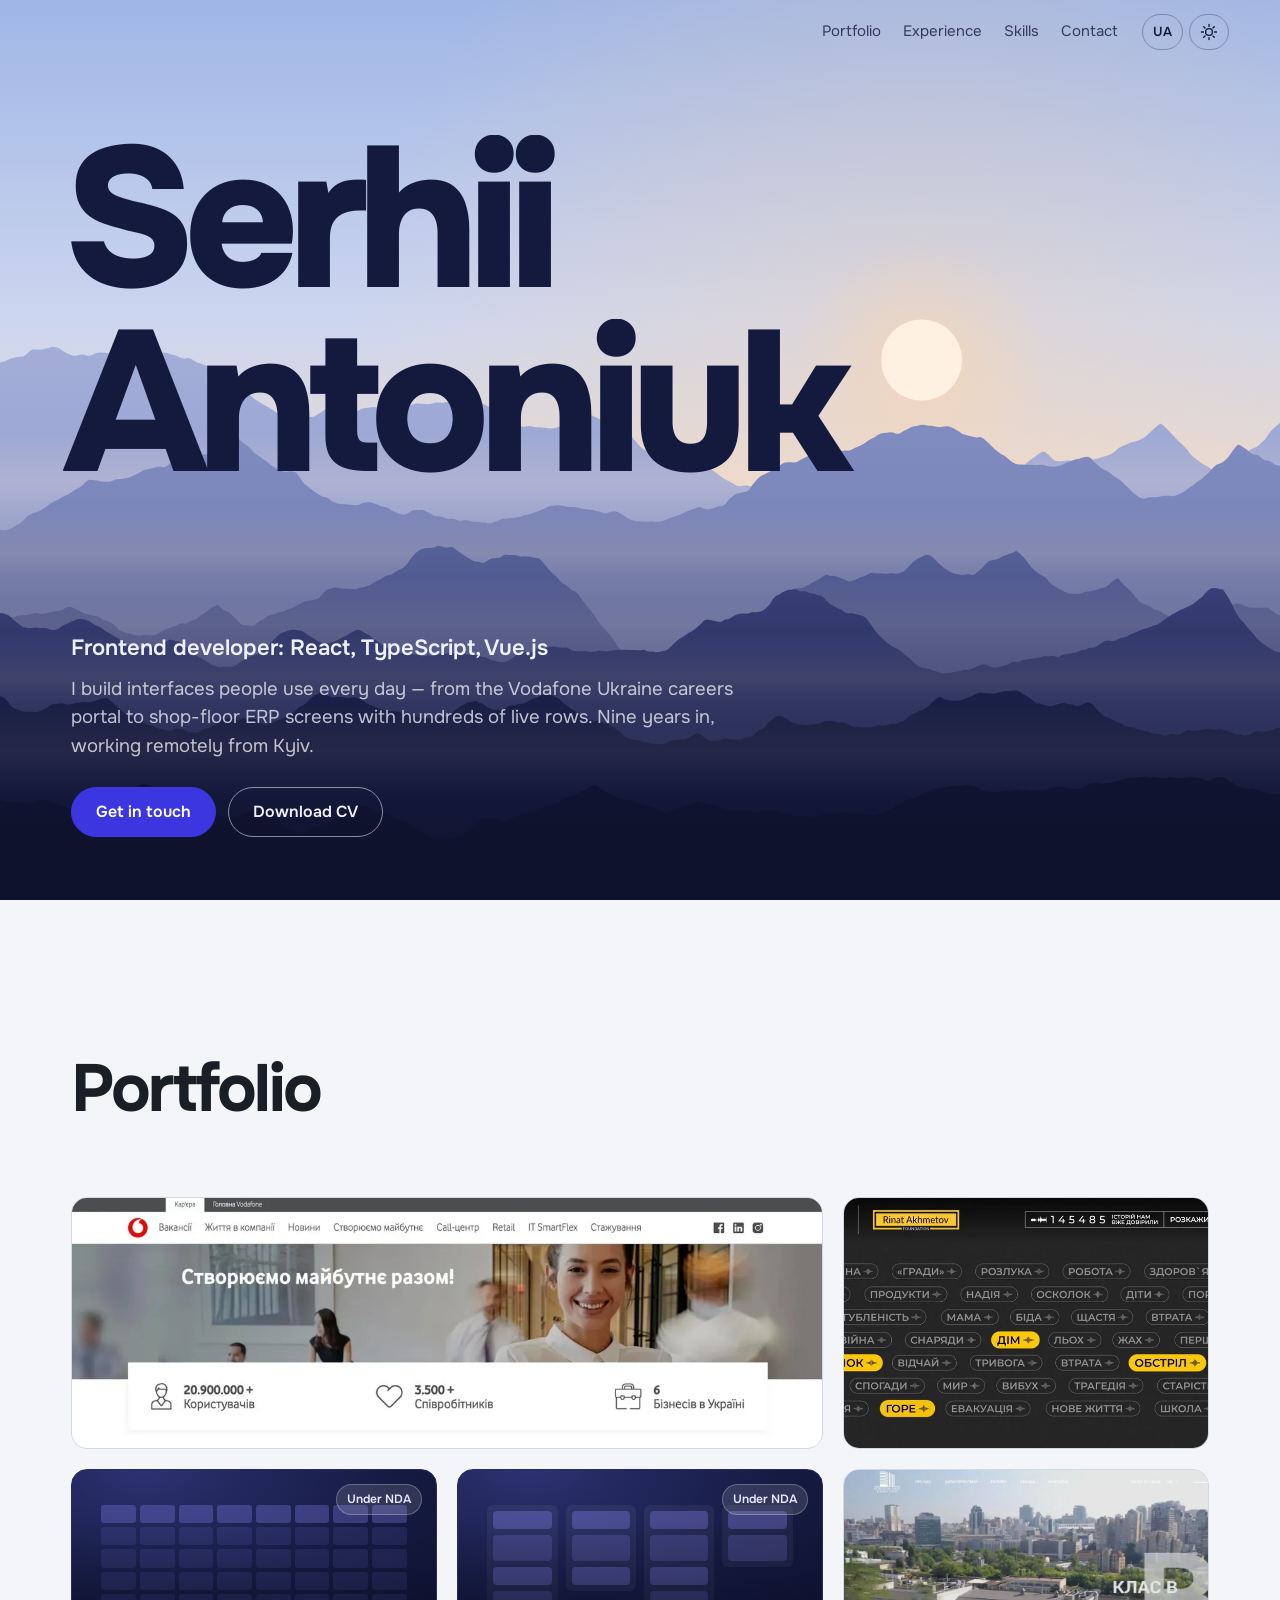
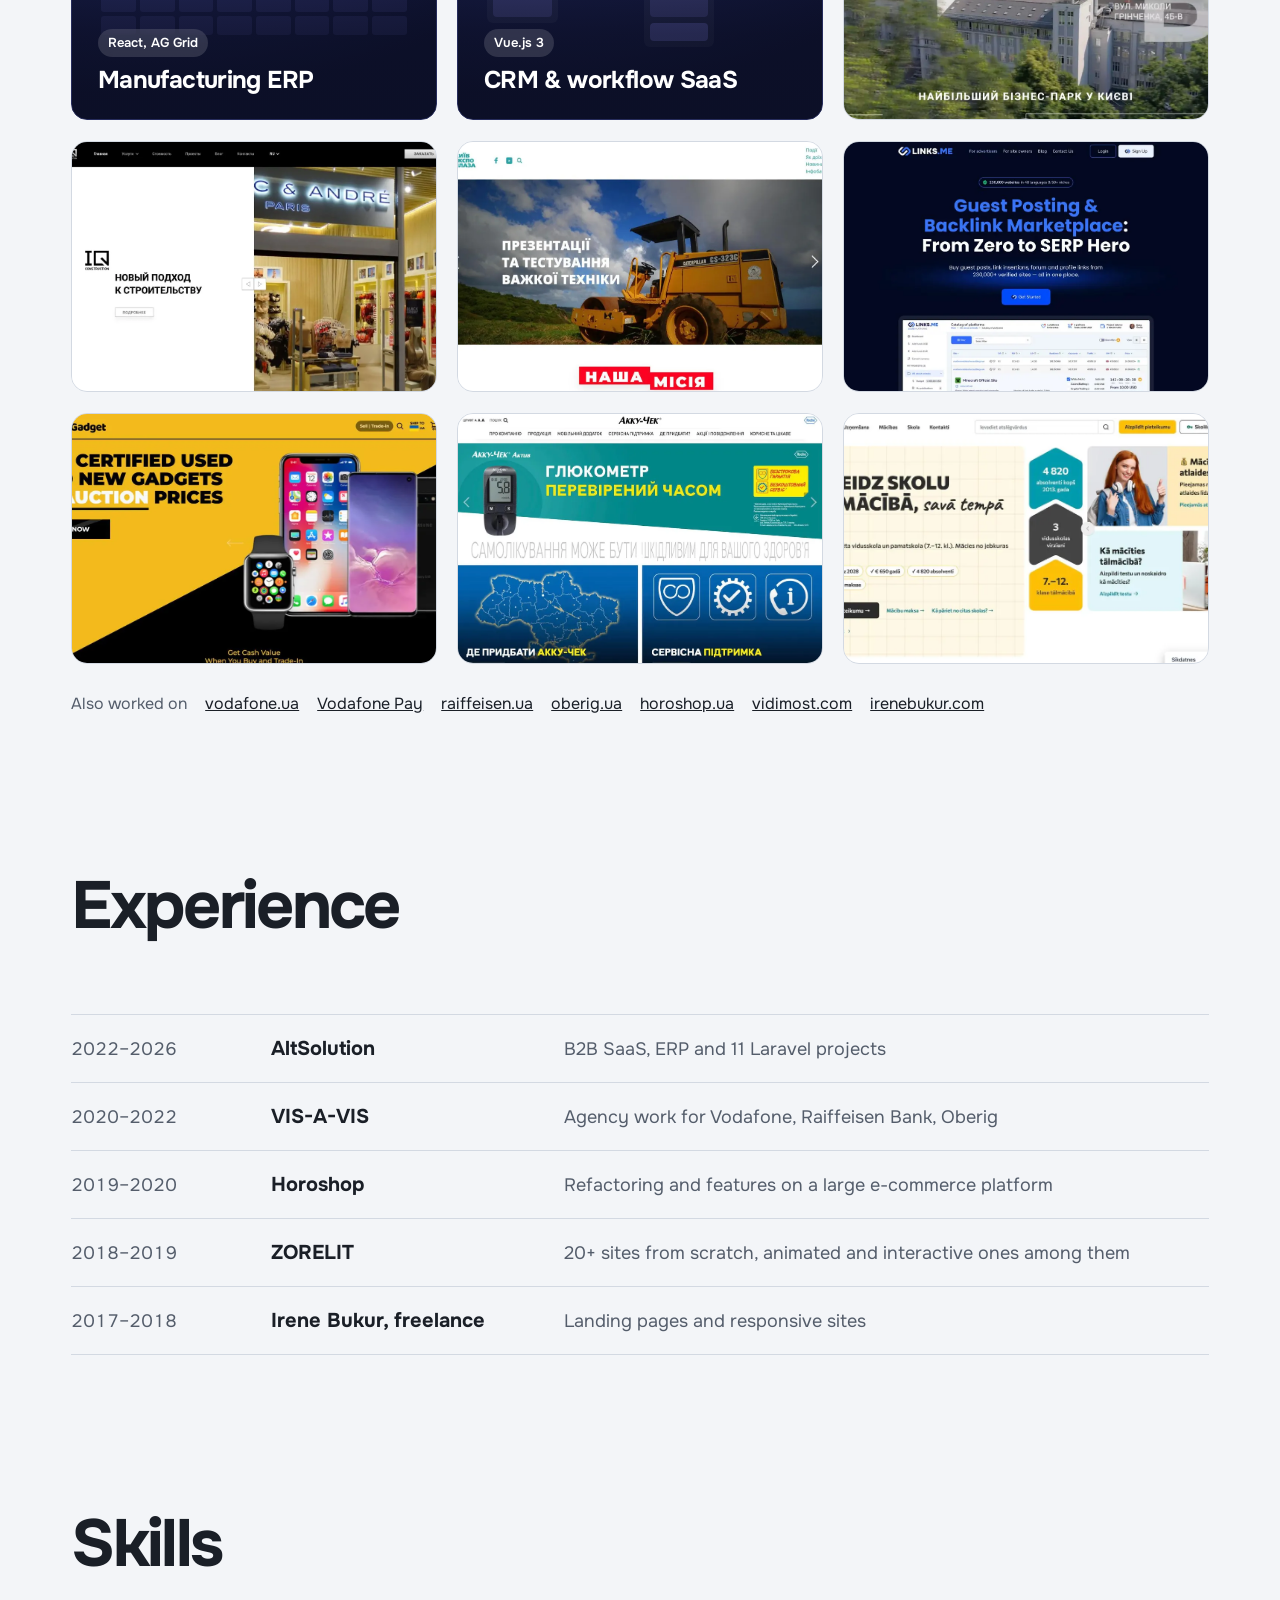
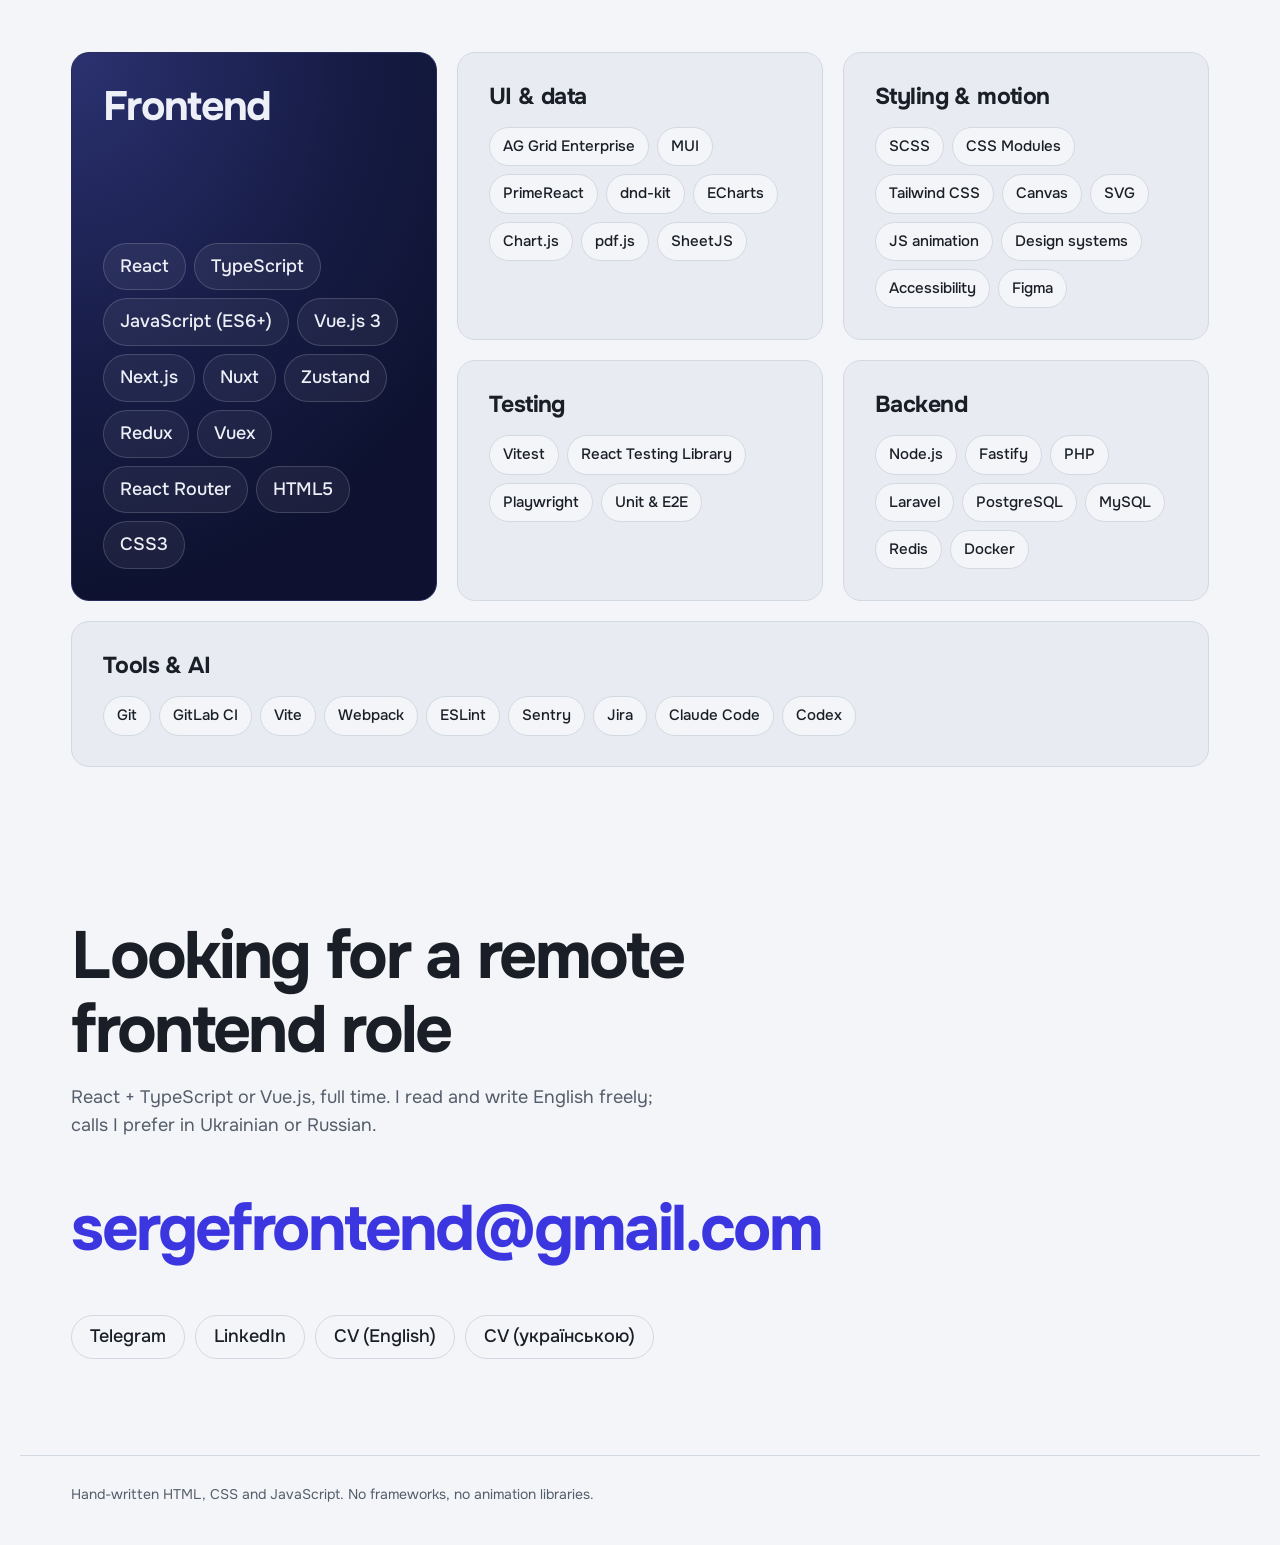
==== commit 89728980: "Skills bento section, plain Experience heading, drop portfolio intro text Co-Authored-By: Claude Opu" ====
--- a/index.html
+++ b/index.html
@@ -33,6 +33,7 @@
   <nav class="bar__nav" aria-label="Sections">
     <a href="#work" data-i18n="nav_work">Portfolio</a>
     <a href="#path" data-i18n="nav_path">Experience</a>
+    <a href="#skills" data-i18n="nav_skills">Skills</a>
     <a href="#contact" data-i18n="nav_contact">Contact</a>
   </nav>
   <div class="bar__tools">
@@ -66,7 +67,6 @@
   <section id="work" class="work" aria-labelledby="work-h">
     <div class="sec-head">
       <h2 id="work-h" data-i18n="work_h">Portfolio</h2>
-      <p data-i18n="work_p">Sites and products I built at studios and agencies. Hover a project for details; live sites open in a new tab.</p>
     </div>
     <ul class="grid" role="list">
       <li class="card card--wide reveal"><a class="card__in" href="https://career.vodafone.ua/" target="_blank" rel="noopener">
@@ -194,7 +194,7 @@
 
   <section id="path" class="path" aria-labelledby="path-h">
     <div class="sec-head">
-      <h2 id="path-h" data-i18n="path_h">Nine years, five teams</h2>
+      <h2 id="path-h" data-i18n="path_h">Experience</h2>
     </div>
     <ol class="timeline" role="list">
       <li><span class="tl__years">2022–2026</span><span class="tl__where">AltSolution</span><span class="tl__what" data-i18n="t1">B2B SaaS, ERP and 11 Laravel projects</span></li>
@@ -203,13 +203,19 @@
       <li><span class="tl__years">2018–2019</span><span class="tl__where">ZORELIT</span><span class="tl__what" data-i18n="t4">20+ sites from scratch, animated and interactive ones among them</span></li>
       <li><span class="tl__years">2017–2018</span><span class="tl__where" data-i18n="t5w">Irene Bukur, freelance</span><span class="tl__what" data-i18n="t5">Landing pages and responsive sites</span></li>
     </ol>
-    <div class="stack">
-      <h3 data-i18n="stack_h">Tools I use</h3>
-      <p><b>Frontend</b> React, TypeScript, Vue.js 3, Next.js, Nuxt, Zustand, Redux, Vuex</p>
-      <p><b>UI</b> AG Grid Enterprise, MUI, Tailwind CSS, SCSS, Canvas and SVG animation, design systems, Figma</p>
-      <p><b data-i18n="stack_test">Testing</b> Vitest, React Testing Library, Playwright</p>
-      <p><b>Backend</b> Node.js, PHP and Laravel, PostgreSQL, MySQL, Redis, Docker</p>
-      <p><b data-i18n="stack_ai">Daily</b> Claude Code, Codex, Git, GitLab CI</p>
+  </section>
+
+  <section id="skills" class="skills" aria-labelledby="skills-h">
+    <div class="sec-head">
+      <h2 id="skills-h" data-i18n="skills_h">Skills</h2>
+    </div>
+    <div class="bento">
+      <div class="skill skill--big reveal"><h3 data-i18n="g_front">Frontend</h3><ul class="chips" role="list"><li>React</li><li>TypeScript</li><li>JavaScript (ES6+)</li><li>Vue.js 3</li><li>Next.js</li><li>Nuxt</li><li>Zustand</li><li>Redux</li><li>Vuex</li><li>React Router</li><li>HTML5</li><li>CSS3</li></ul></div>
+      <div class="skill reveal"><h3 data-i18n="g_ui">UI & data</h3><ul class="chips" role="list"><li>AG Grid Enterprise</li><li>MUI</li><li>PrimeReact</li><li>dnd-kit</li><li>ECharts</li><li>Chart.js</li><li>pdf.js</li><li>SheetJS</li></ul></div>
+      <div class="skill reveal"><h3 data-i18n="g_style">Styling & motion</h3><ul class="chips" role="list"><li>SCSS</li><li>CSS Modules</li><li>Tailwind CSS</li><li>Canvas</li><li>SVG</li><li>JS animation</li><li>Design systems</li><li>Accessibility</li><li>Figma</li></ul></div>
+      <div class="skill reveal"><h3 data-i18n="g_test">Testing</h3><ul class="chips" role="list"><li>Vitest</li><li>React Testing Library</li><li>Playwright</li><li>Unit & E2E</li></ul></div>
+      <div class="skill reveal"><h3 data-i18n="g_back">Backend</h3><ul class="chips" role="list"><li>Node.js</li><li>Fastify</li><li>PHP</li><li>Laravel</li><li>PostgreSQL</li><li>MySQL</li><li>Redis</li><li>Docker</li></ul></div>
+      <div class="skill reveal"><h3 data-i18n="g_tools">Tools & AI</h3><ul class="chips" role="list"><li>Git</li><li>GitLab CI</li><li>Vite</li><li>Webpack</li><li>ESLint</li><li>Sentry</li><li>Jira</li><li>Claude Code</li><li>Codex</li></ul></div>
     </div>
   </section>
 
--- a/styles.css
+++ b/styles.css
@@ -300,3 +300,31 @@
   .art--grid i, .art--kanban i { animation: none !important; }
   .card__in, .card__media img, .card__info, .card__shade { transition: none !important; }
 }
+
+/* ---------- skills ---------- */
+.bento { display: grid; grid-template-columns: repeat(3, 1fr); gap: clamp(14px, 1.6vw, 22px); }
+.skill {
+  position: relative; padding: clamp(22px, 2.4vw, 32px); border-radius: 18px; overflow: hidden;
+  background: var(--paper-2); border: 1px solid var(--line); isolation: isolate;
+}
+.skill::before { /* spotlight that follows the cursor */
+  content: ""; position: absolute; inset: 0; z-index: -1; opacity: 0; transition: opacity .4s;
+  background: radial-gradient(420px circle at var(--mx, 50%) var(--my, 50%), rgba(var(--cell), .18), transparent 60%);
+}
+.skill:hover::before { opacity: 1; }
+.skill--big { grid-row: span 2; display: flex; flex-direction: column; justify-content: space-between;
+  background: radial-gradient(130% 100% at 0% 0%, #2b3270 0%, #161b44 60%, #0e1230 100%); border-color: #262c5c; color: #eef0f7; }
+.skill h3 { font-size: clamp(20px, 1.8vw, 26px); letter-spacing: -0.025em; margin-bottom: 18px; }
+.skill--big h3 { font-size: clamp(30px, 3.2vw, 48px); letter-spacing: -0.04em; }
+.chips { list-style: none; margin: 0; padding: 0; display: flex; flex-wrap: wrap; gap: 8px; }
+.chips li {
+  font-size: 15px; font-weight: 500; padding: 7px 13px; border-radius: 99px; border: 1px solid var(--line);
+  background: var(--paper); transition: background .25s, color .25s, border-color .25s, transform .35s cubic-bezier(.2,.8,.1,1);
+}
+.chips li:hover { background: var(--accent); border-color: var(--accent); color: var(--accent-ink); transform: translateY(-2px); }
+.skill--big .chips li { font-size: clamp(16px, 1.4vw, 19px); padding: 9px 16px; background: rgba(255,255,255,.06); border-color: rgba(255,255,255,.16); color: #eef0f7; }
+.skill--big .chips li:hover { background: #eef0f7; color: #141a3a; border-color: #eef0f7; }
+.skill--big::before { background: radial-gradient(460px circle at var(--mx, 50%) var(--my, 50%), rgba(143,140,255,.28), transparent 60%); }
+@media (max-width: 1000px) { .bento { grid-template-columns: repeat(2, 1fr); } .skill--big { grid-column: span 2; grid-row: auto; } }
+@media (max-width: 620px) { .bento { grid-template-columns: 1fr; } .skill--big { grid-column: auto; } }
+.bento .skill:last-child { grid-column: 1 / -1; }
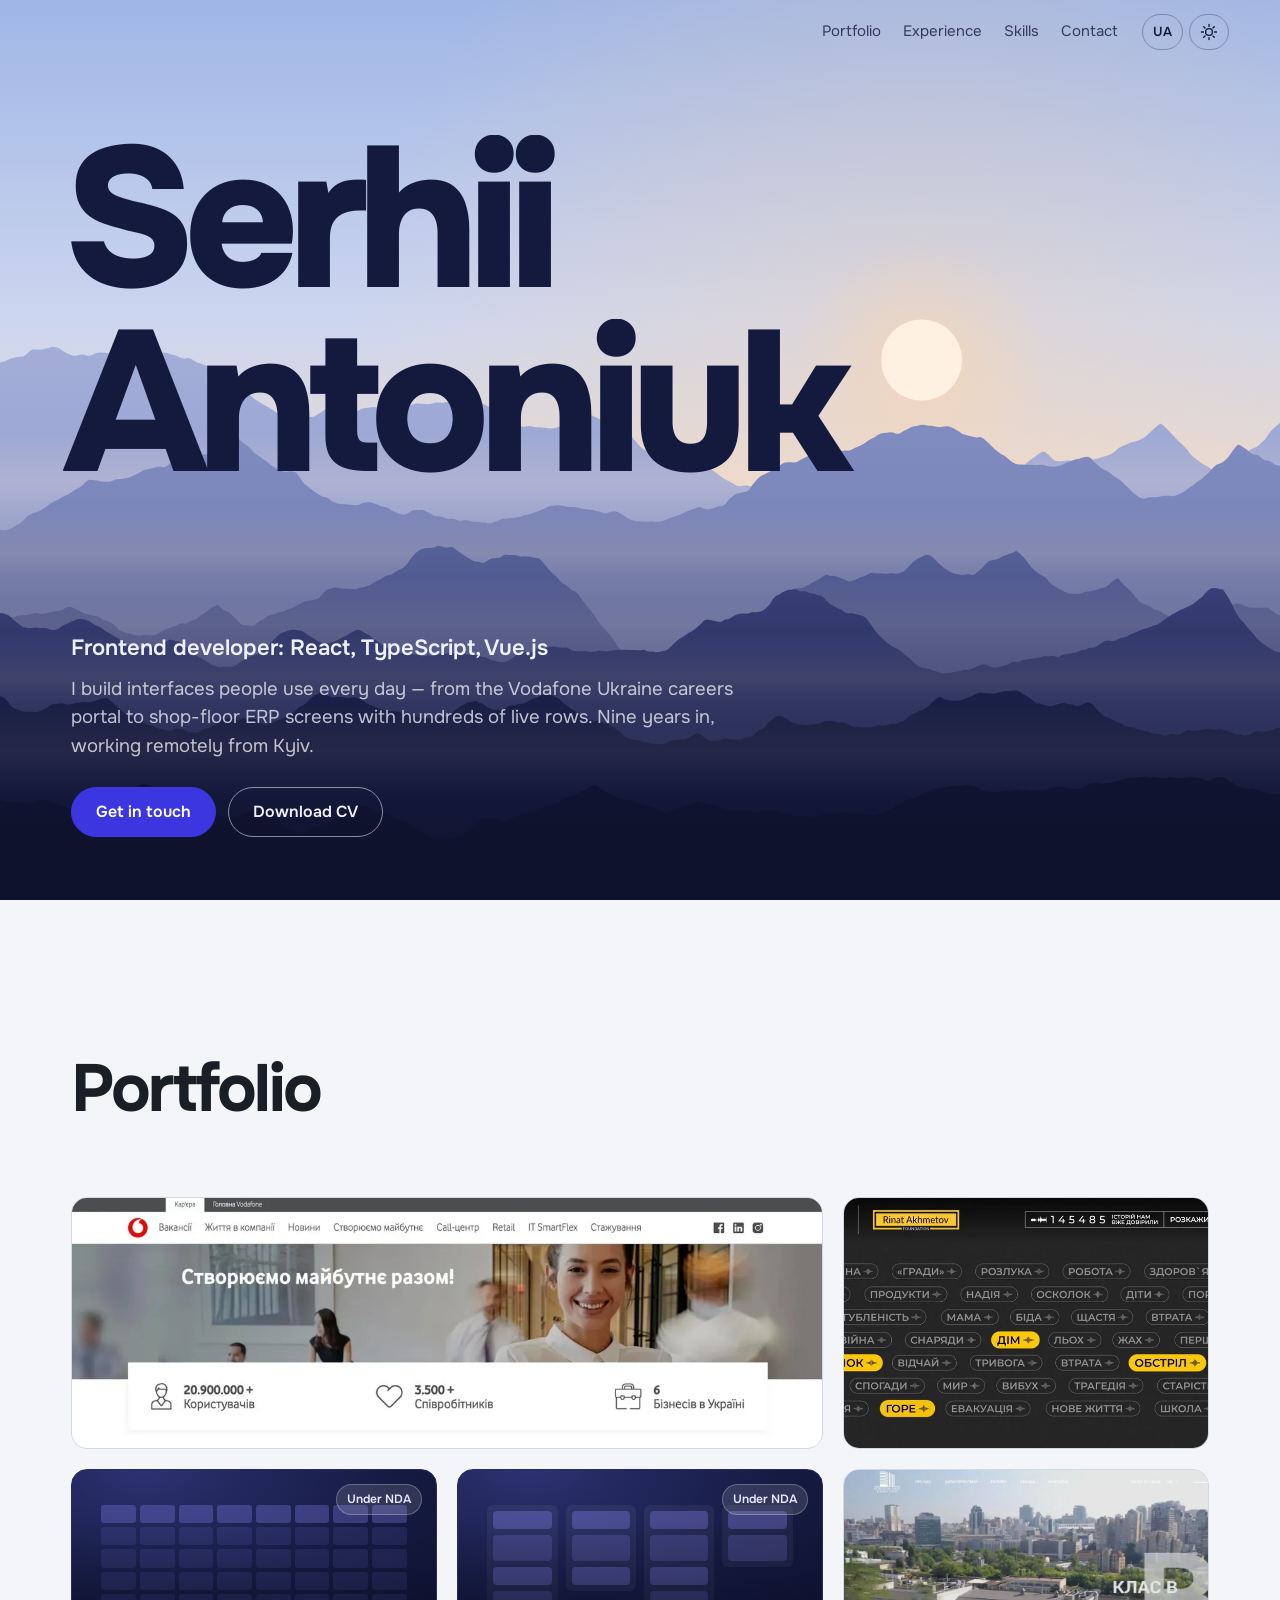
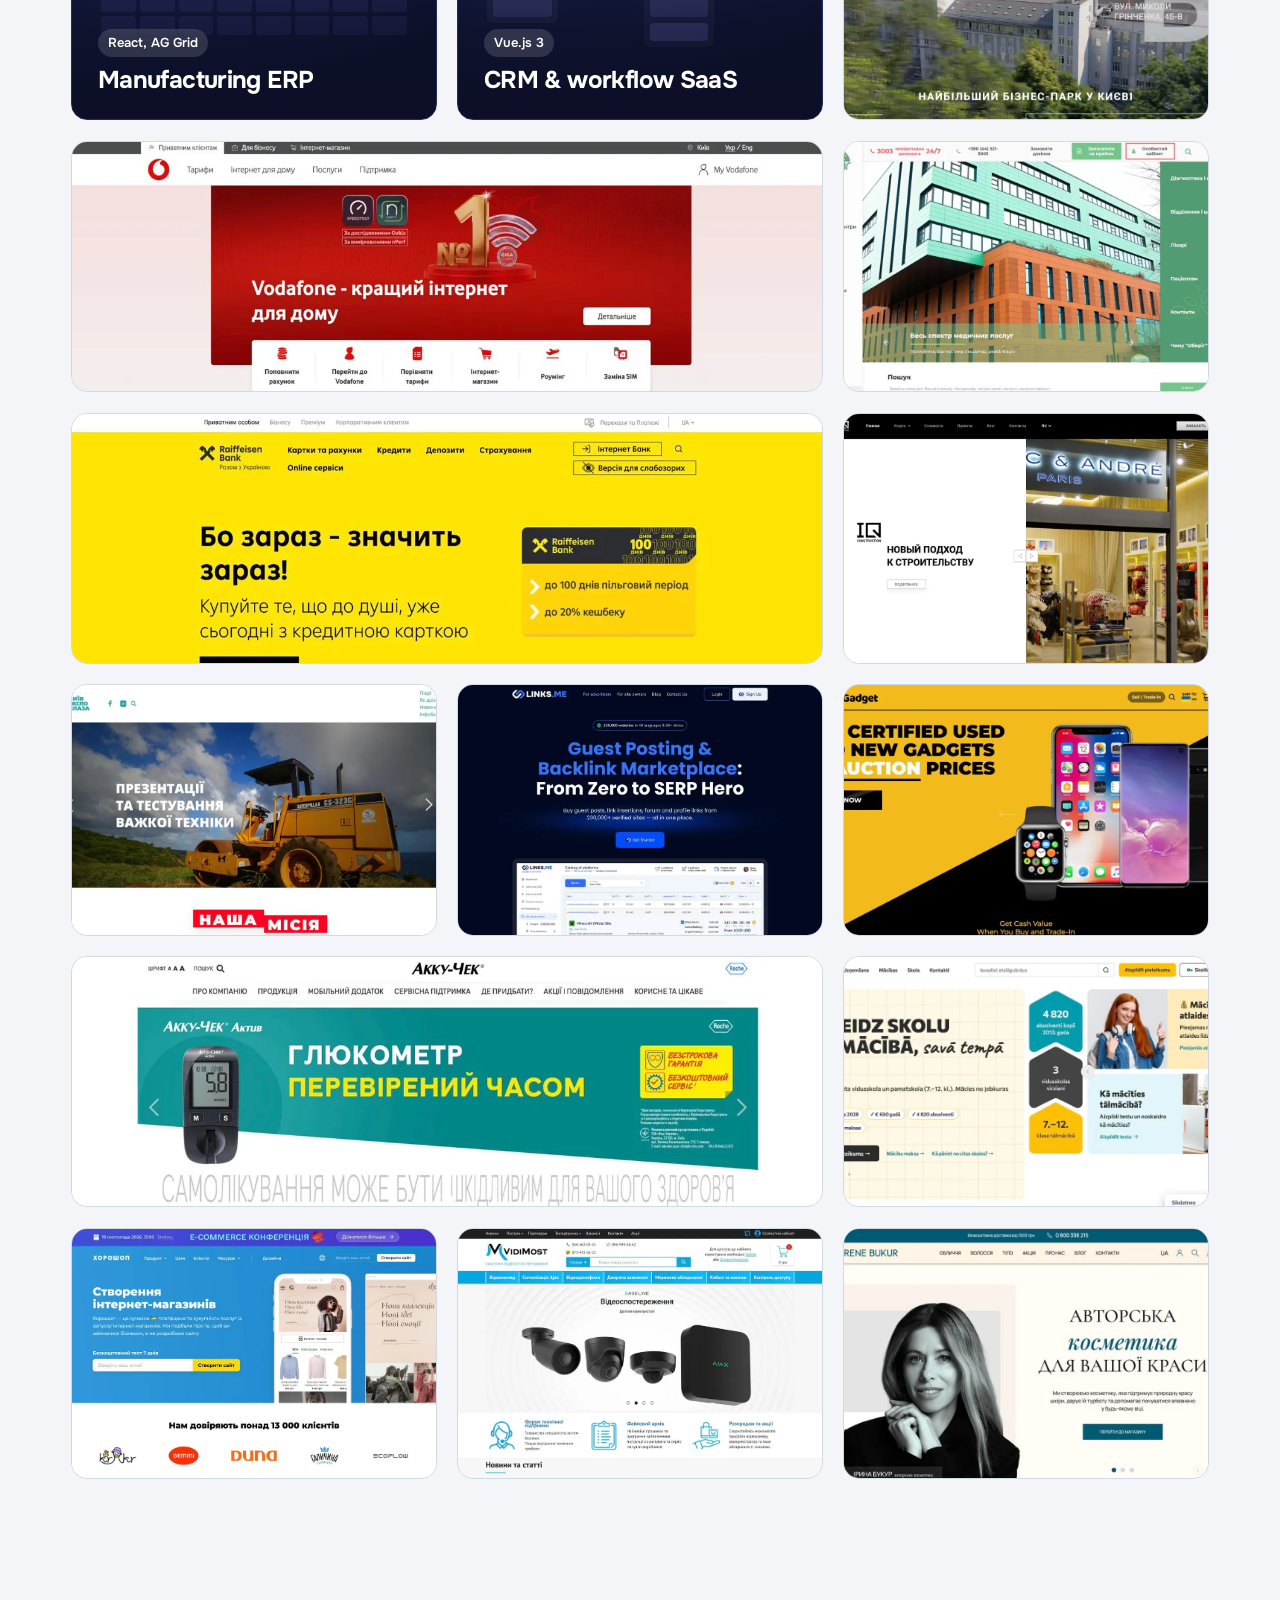
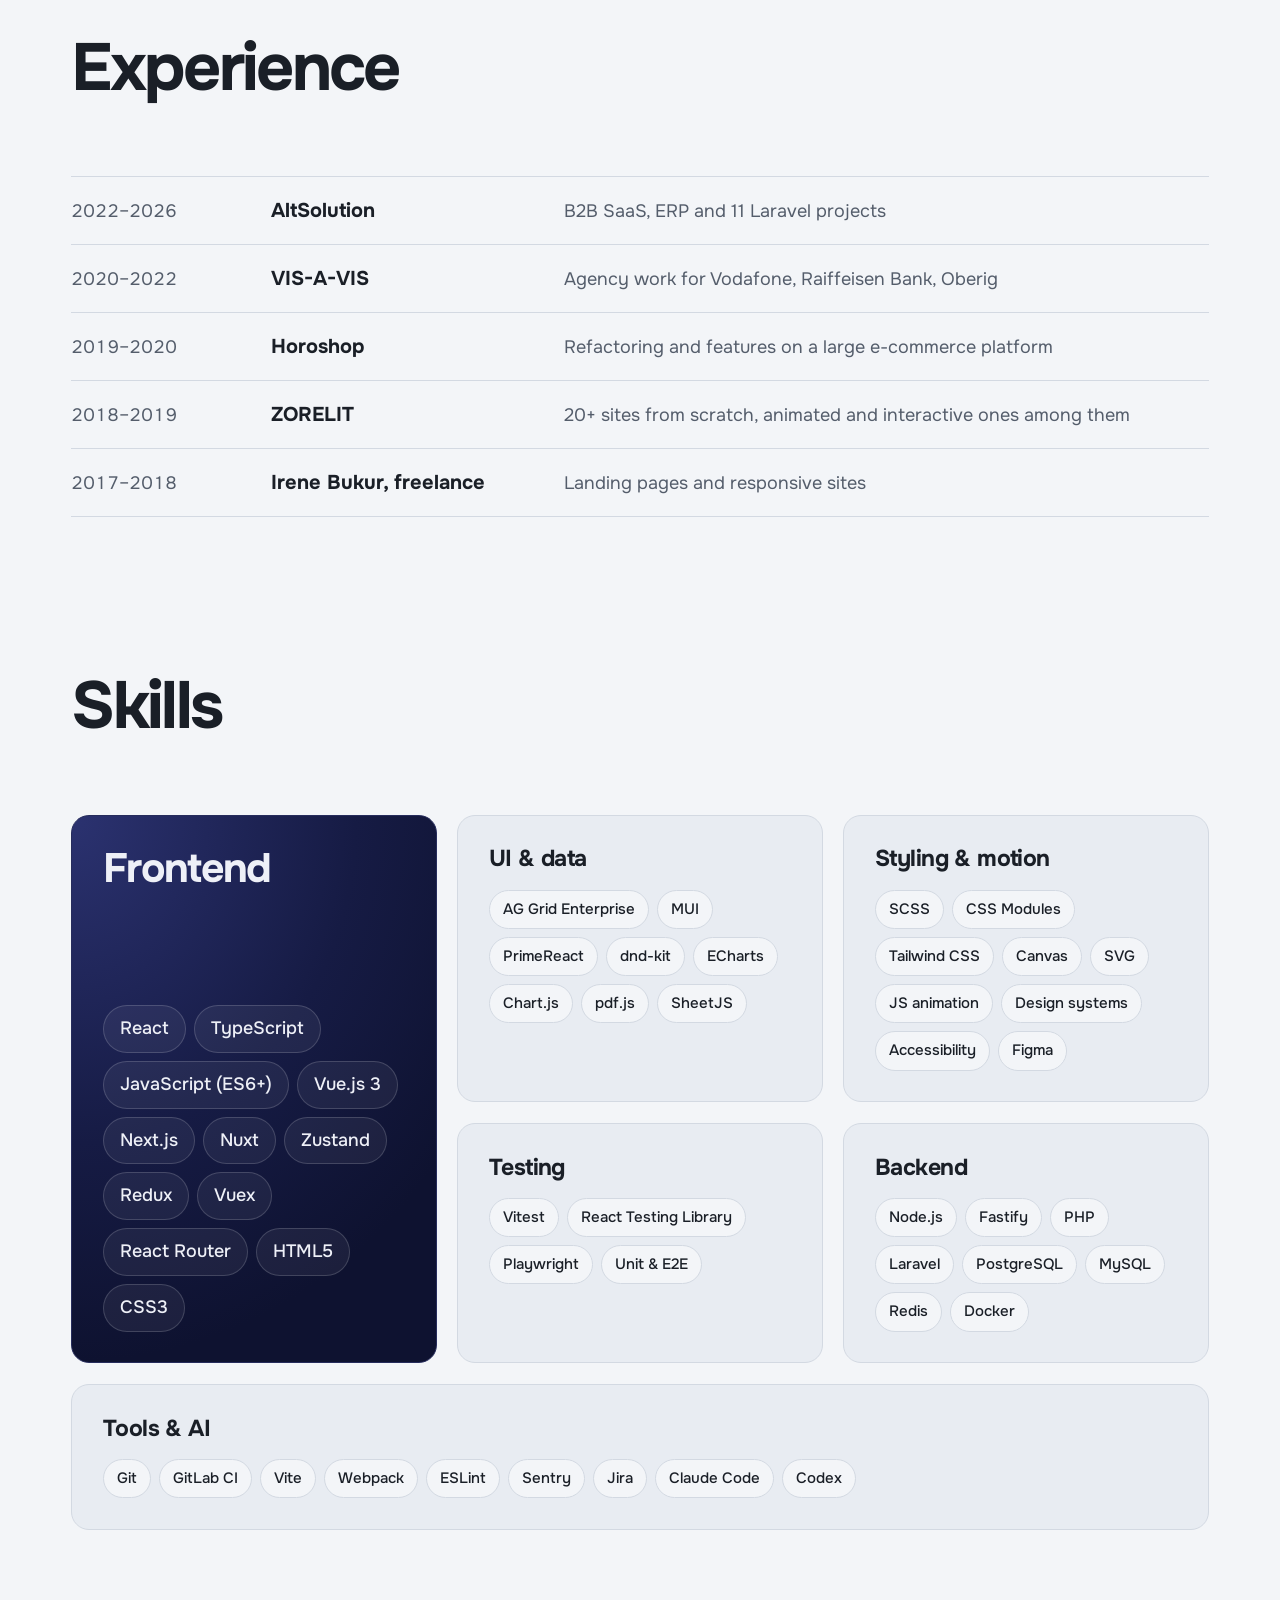
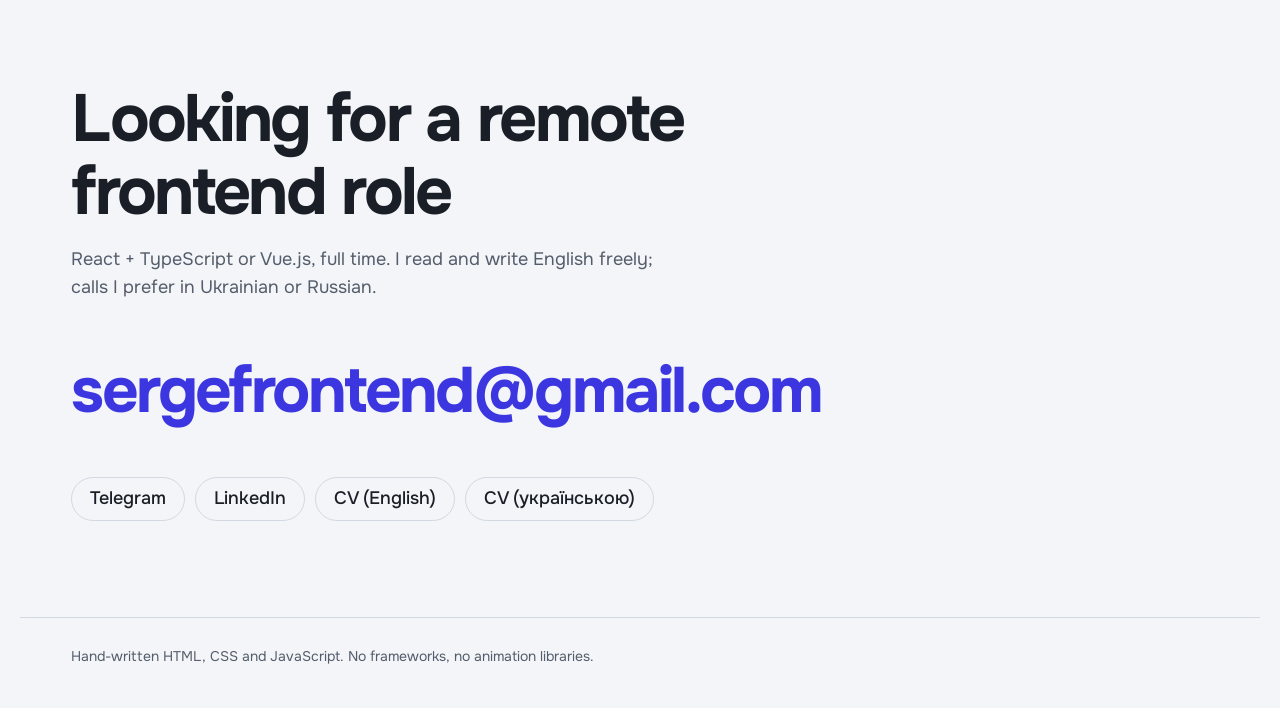
==== commit 8f1ef3f6: "Move 'also worked on' sites into portfolio tiles Co-Authored-By: Claude Opus 5.5 <noreply@anthropic." ====
--- a/index.html
+++ b/index.html
@@ -119,6 +119,36 @@
         </div>
         <span class="card__go" aria-hidden="true"><svg viewBox="0 0 24 24" width="18" height="18"><path d="M7 17 17 7M9 7h8v8" fill="none" stroke="currentColor" stroke-width="2" stroke-linecap="round" stroke-linejoin="round"/></svg></span>
       </a></li>
+      <li class="card card--wide reveal"><a class="card__in" href="https://www.vodafone.ua/" target="_blank" rel="noopener">
+        <div class="card__media"><img src="img/vodafone-ua.webp" alt="" loading="lazy"></div>
+        <div class="card__shade"></div>
+        <div class="card__info">
+          <span class="card__tag">VIS-A-VIS</span>
+          <h3 class="card__title">vodafone.ua</h3>
+          <p class="card__desc" data-i18n="d_vu">Many tasks on the Vodafone Ukraine main website and the Vodafone Pay payment service.</p>
+        </div>
+        <span class="card__go" aria-hidden="true"><svg viewBox="0 0 24 24" width="18" height="18"><path d="M7 17 17 7M9 7h8v8" fill="none" stroke="currentColor" stroke-width="2" stroke-linecap="round" stroke-linejoin="round"/></svg></span>
+      </a></li>
+      <li class="card reveal"><a class="card__in" href="https://oberig.ua/" target="_blank" rel="noopener">
+        <div class="card__media"><img src="img/oberig.webp" alt="" loading="lazy"></div>
+        <div class="card__shade"></div>
+        <div class="card__info">
+          <span class="card__tag">VIS-A-VIS</span>
+          <h3 class="card__title" data-i18n="t_ob">Oberig clinic</h3>
+          <p class="card__desc" data-i18n="d_ob">Tasks on the Oberig medical laboratory and clinic website.</p>
+        </div>
+        <span class="card__go" aria-hidden="true"><svg viewBox="0 0 24 24" width="18" height="18"><path d="M7 17 17 7M9 7h8v8" fill="none" stroke="currentColor" stroke-width="2" stroke-linecap="round" stroke-linejoin="round"/></svg></span>
+      </a></li>
+      <li class="card card--wide reveal"><a class="card__in" href="https://raiffeisen.ua/" target="_blank" rel="noopener">
+        <div class="card__media"><img src="img/raiffeisen.webp" alt="" loading="lazy"></div>
+        <div class="card__shade"></div>
+        <div class="card__info">
+          <span class="card__tag">VIS-A-VIS</span>
+          <h3 class="card__title" data-i18n="t_rb">Raiffeisen Bank Ukraine</h3>
+          <p class="card__desc" data-i18n="d_rb">Tasks on the Raiffeisen Bank Ukraine website.</p>
+        </div>
+        <span class="card__go" aria-hidden="true"><svg viewBox="0 0 24 24" width="18" height="18"><path d="M7 17 17 7M9 7h8v8" fill="none" stroke="currentColor" stroke-width="2" stroke-linecap="round" stroke-linejoin="round"/></svg></span>
+      </a></li>
       <li class="card reveal"><a class="card__in" href="https://iqconstruction.com.ua/" target="_blank" rel="noopener">
         <div class="card__media"><img src="img/iq-construction.webp" alt="" loading="lazy"></div>
         <div class="card__shade"></div>
@@ -159,7 +189,7 @@
         </div>
         <span class="card__go" aria-hidden="true"><svg viewBox="0 0 24 24" width="18" height="18"><path d="M7 17 17 7M9 7h8v8" fill="none" stroke="currentColor" stroke-width="2" stroke-linecap="round" stroke-linejoin="round"/></svg></span>
       </a></li>
-      <li class="card reveal"><a class="card__in" href="https://accu-chek.com.ua/" target="_blank" rel="noopener">
+      <li class="card card--wide reveal"><a class="card__in" href="https://accu-chek.com.ua/" target="_blank" rel="noopener">
         <div class="card__media"><img src="img/accu-chek.webp" alt="" loading="lazy"></div>
         <div class="card__shade"></div>
         <div class="card__info">
@@ -179,17 +209,37 @@
         </div>
         <span class="card__go" aria-hidden="true"><svg viewBox="0 0 24 24" width="18" height="18"><path d="M7 17 17 7M9 7h8v8" fill="none" stroke="currentColor" stroke-width="2" stroke-linecap="round" stroke-linejoin="round"/></svg></span>
       </a></li>
+      <li class="card reveal"><a class="card__in" href="https://horoshop.ua/ua/" target="_blank" rel="noopener">
+        <div class="card__media"><img src="img/horoshop.webp" alt="" loading="lazy"></div>
+        <div class="card__shade"></div>
+        <div class="card__info">
+          <span class="card__tag">Horoshop</span>
+          <h3 class="card__title" data-i18n="t_hs">Horoshop</h3>
+          <p class="card__desc" data-i18n="d_hs">Refactoring and new features on a large e-commerce platform.</p>
+        </div>
+        <span class="card__go" aria-hidden="true"><svg viewBox="0 0 24 24" width="18" height="18"><path d="M7 17 17 7M9 7h8v8" fill="none" stroke="currentColor" stroke-width="2" stroke-linecap="round" stroke-linejoin="round"/></svg></span>
+      </a></li>
+      <li class="card reveal"><a class="card__in" href="https://vidimost.com/" target="_blank" rel="noopener">
+        <div class="card__media"><img src="img/vidimost.webp" alt="" loading="lazy"></div>
+        <div class="card__shade"></div>
+        <div class="card__info">
+          <span class="card__tag">ZORELIT</span>
+          <h3 class="card__title">VidiMost</h3>
+          <p class="card__desc" data-i18n="d_vm">Online store for video surveillance systems.</p>
+        </div>
+        <span class="card__go" aria-hidden="true"><svg viewBox="0 0 24 24" width="18" height="18"><path d="M7 17 17 7M9 7h8v8" fill="none" stroke="currentColor" stroke-width="2" stroke-linecap="round" stroke-linejoin="round"/></svg></span>
+      </a></li>
+      <li class="card reveal"><a class="card__in" href="https://irenebukur.com/" target="_blank" rel="noopener">
+        <div class="card__media"><img src="img/irenebukur.webp" alt="" loading="lazy"></div>
+        <div class="card__shade"></div>
+        <div class="card__info">
+          <span class="card__tag">Irene Bukur</span>
+          <h3 class="card__title">Irene Bukur</h3>
+          <p class="card__desc" data-i18n="d_ib">Promotional landing pages and company website improvements.</p>
+        </div>
+        <span class="card__go" aria-hidden="true"><svg viewBox="0 0 24 24" width="18" height="18"><path d="M7 17 17 7M9 7h8v8" fill="none" stroke="currentColor" stroke-width="2" stroke-linecap="round" stroke-linejoin="round"/></svg></span>
+      </a></li>
     </ul>
-    <p class="more">
-      <span data-i18n="more">Also worked on</span>
-      <a href="https://vodafone.ua/" target="_blank" rel="noopener">vodafone.ua</a>
-      <a href="https://pay.vodafone.ua/" target="_blank" rel="noopener">Vodafone Pay</a>
-      <a href="https://raiffeisen.ua/" target="_blank" rel="noopener">raiffeisen.ua</a>
-      <a href="https://oberig.ua/" target="_blank" rel="noopener">oberig.ua</a>
-      <a href="https://horoshop.ua/ua/" target="_blank" rel="noopener">horoshop.ua</a>
-      <a href="https://vidimost.com/" target="_blank" rel="noopener">vidimost.com</a>
-      <a href="https://irenebukur.com/" target="_blank" rel="noopener">irenebukur.com</a>
-    </p>
   </section>
 
   <section id="path" class="path" aria-labelledby="path-h">
--- a/styles.css
+++ b/styles.css
@@ -328,3 +328,4 @@
 @media (max-width: 1000px) { .bento { grid-template-columns: repeat(2, 1fr); } .skill--big { grid-column: span 2; grid-row: auto; } }
 @media (max-width: 620px) { .bento { grid-template-columns: 1fr; } .skill--big { grid-column: auto; } }
 .bento .skill:last-child { grid-column: 1 / -1; }
+.grid { grid-auto-flow: dense; }
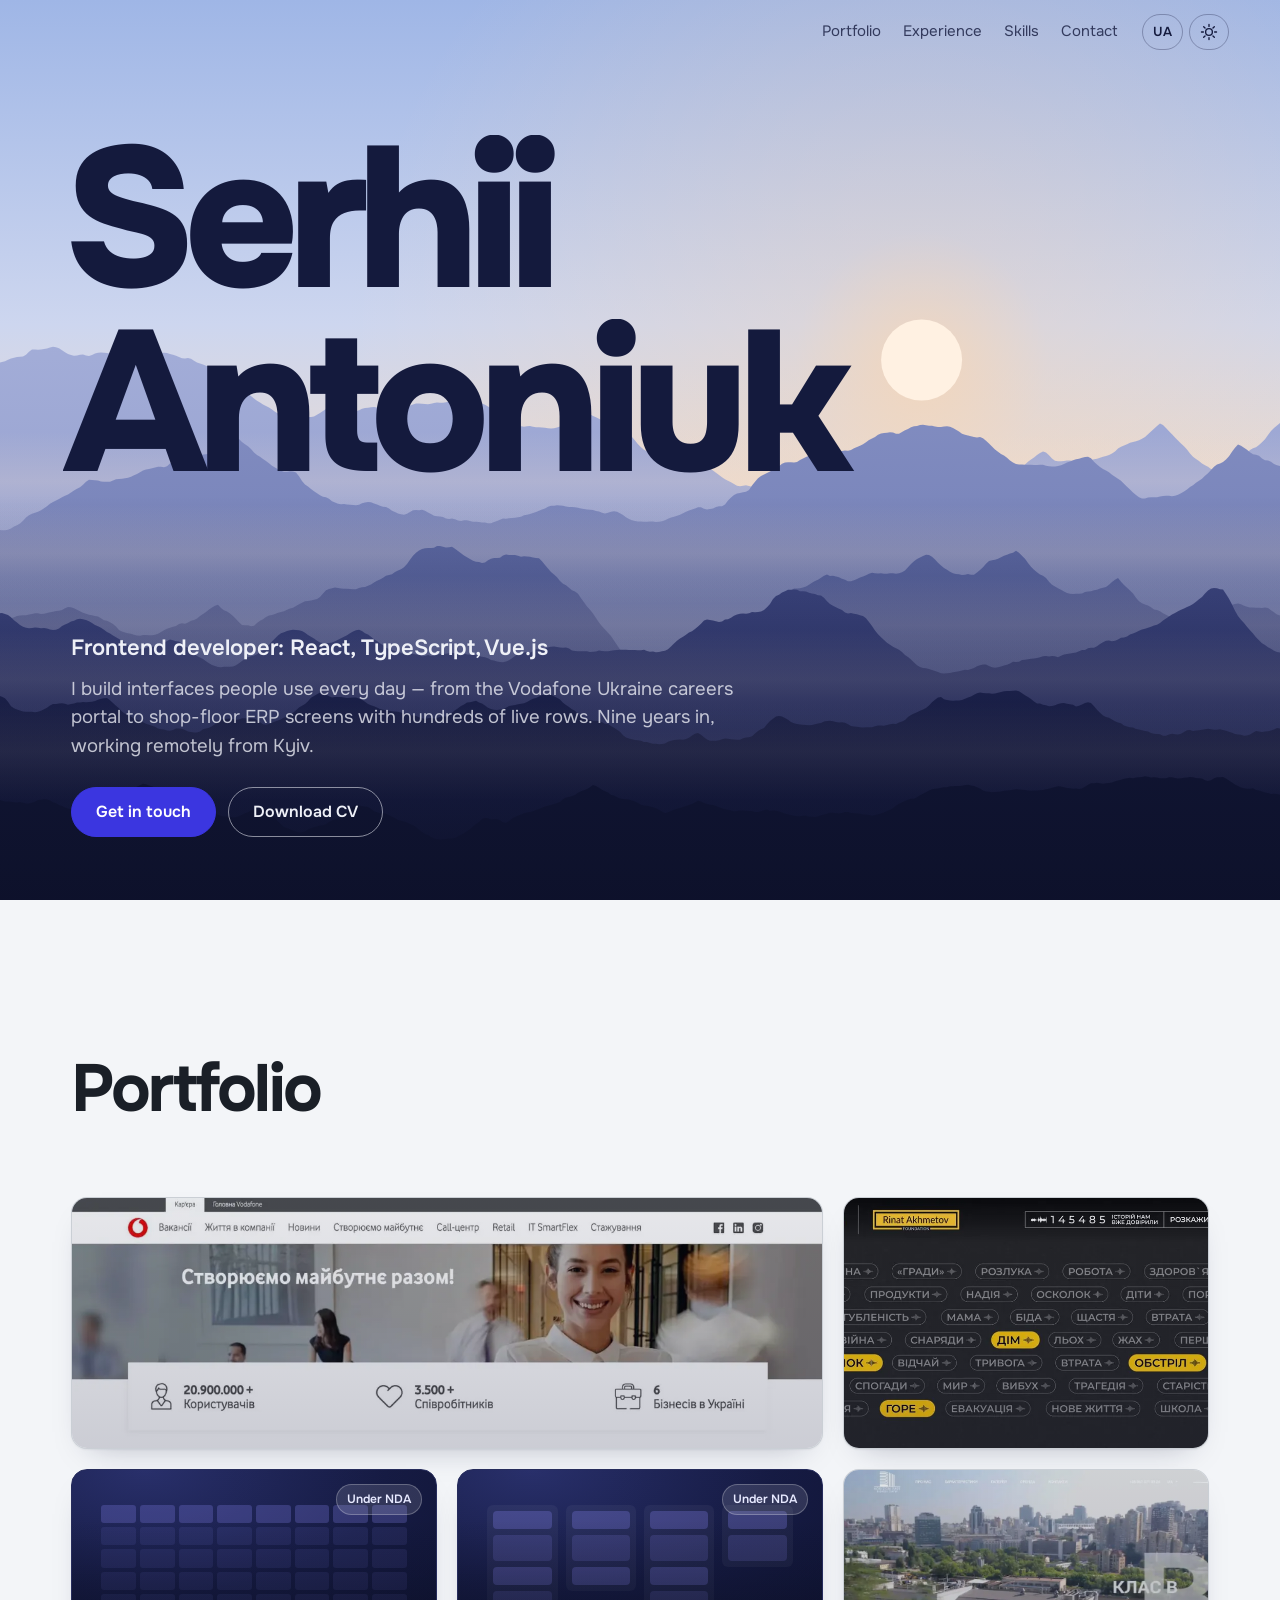
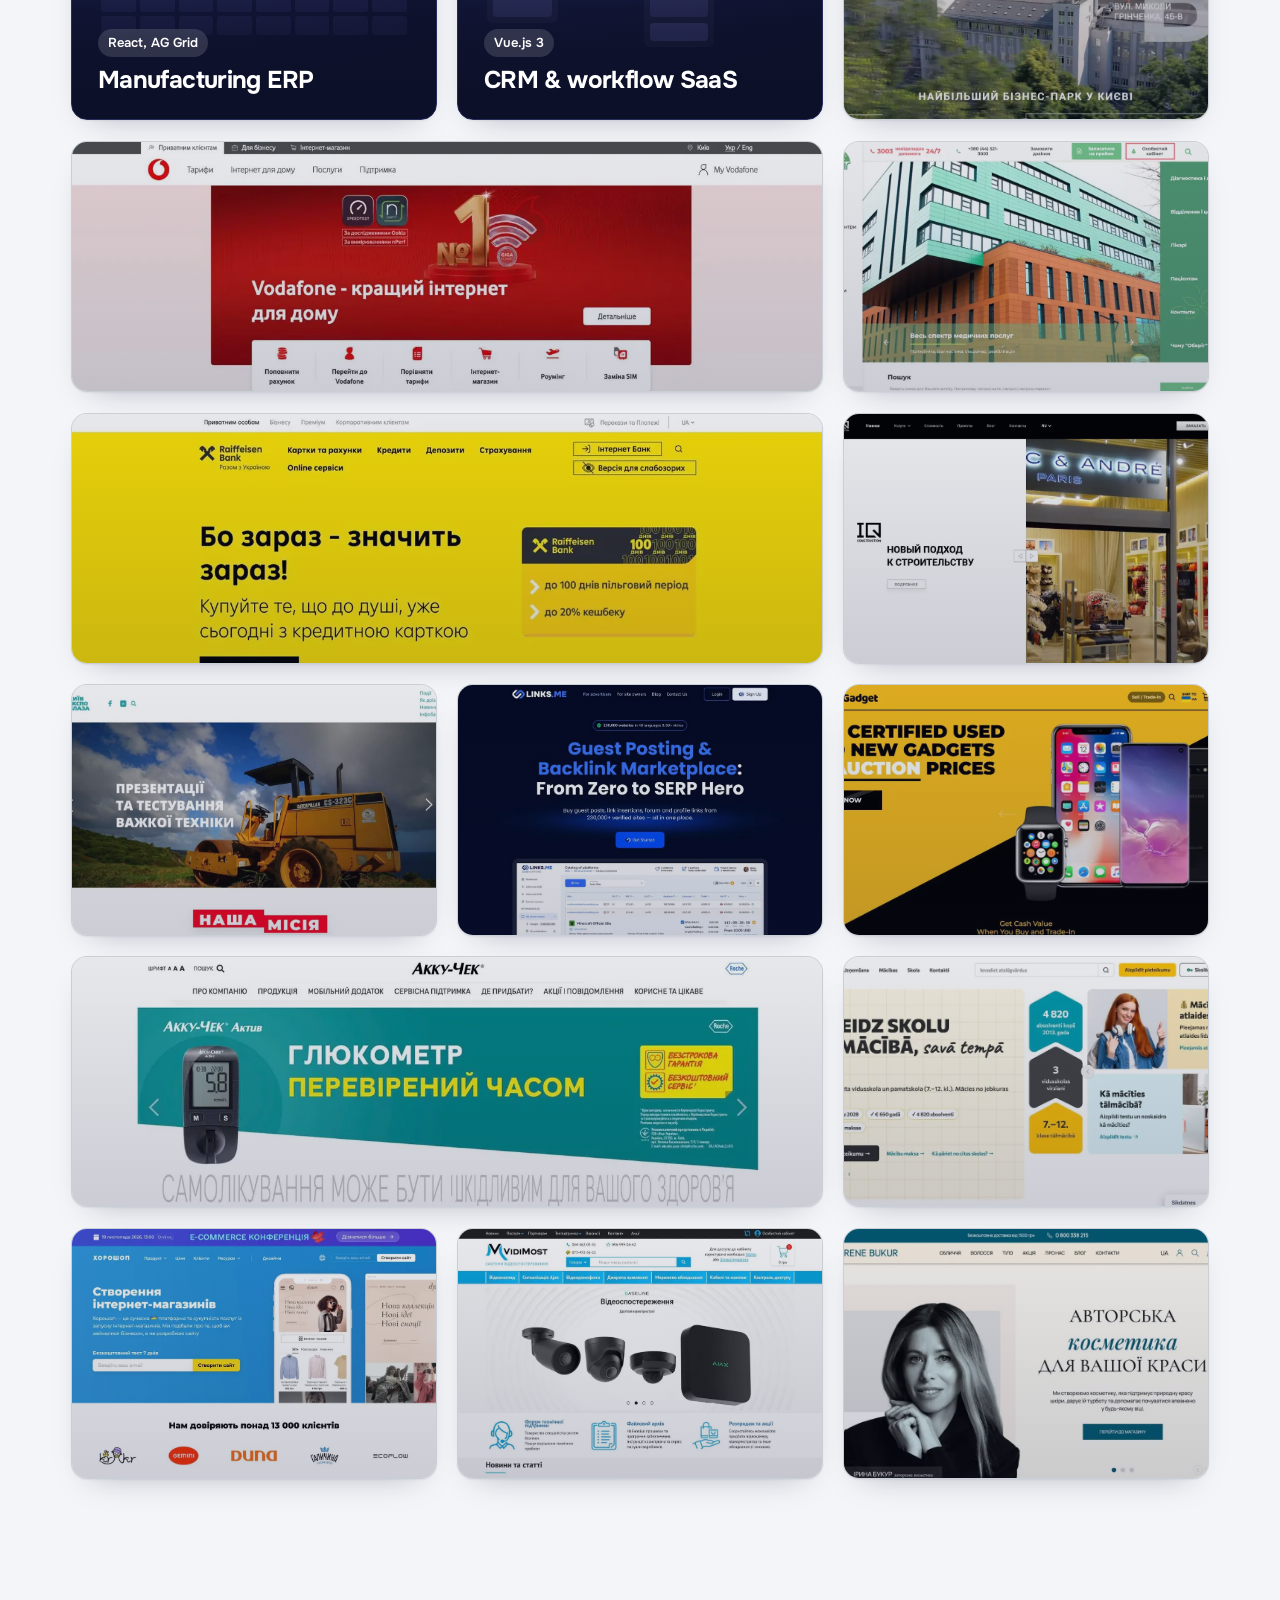
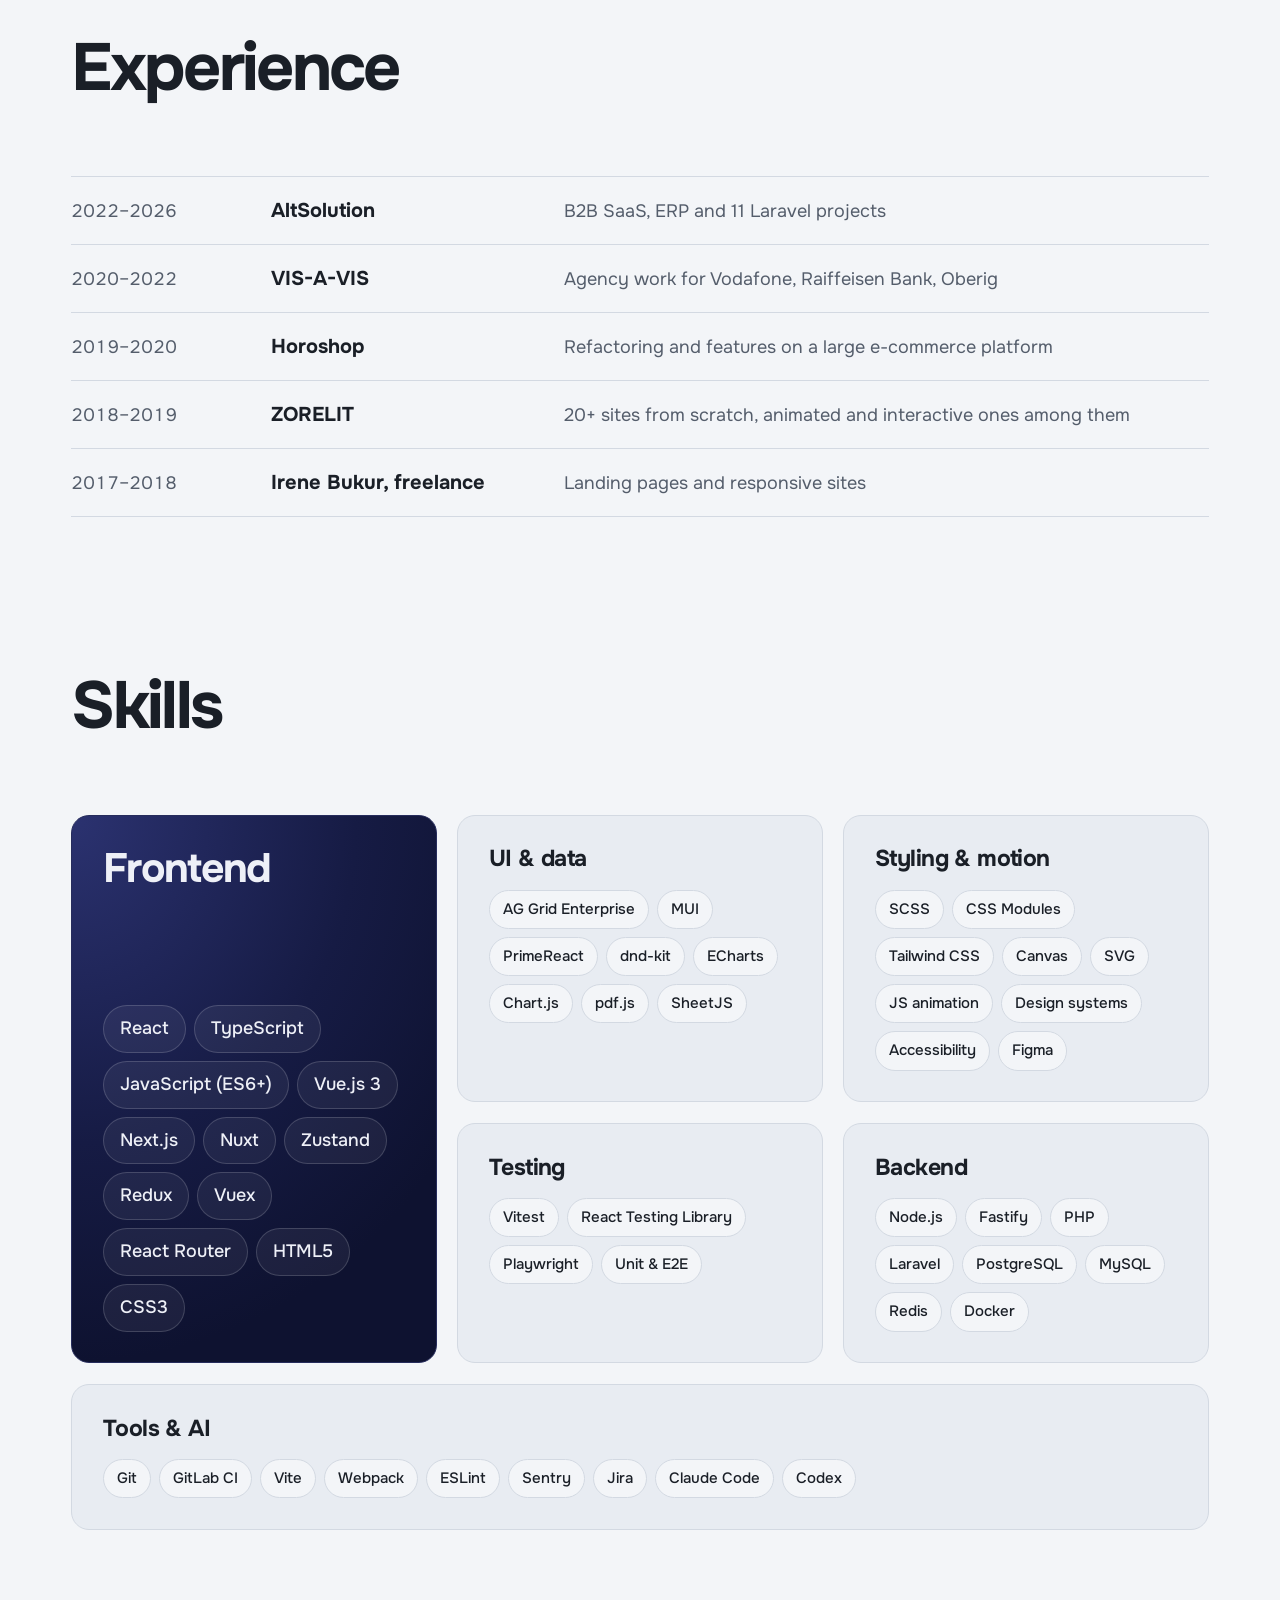
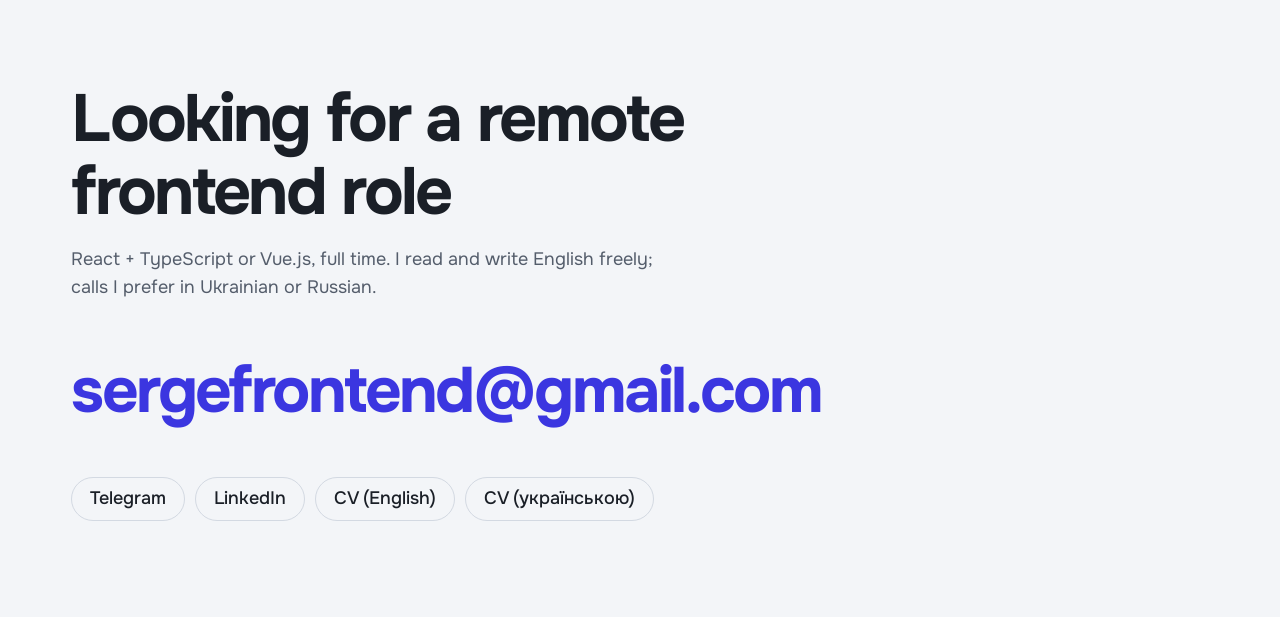
==== commit 562bc888: "Remove footer Co-Authored-By: Claude Opus 5.5 <noreply@anthropic.com> Claude-Session: https://claude" ====
--- a/index.html
+++ b/index.html
@@ -282,9 +282,6 @@
   </section>
 </main>
 
-<footer class="foot">
-  <p data-i18n="foot">Hand-written HTML, CSS and JavaScript. No frameworks, no animation libraries.</p>
-</footer>
 
 <script src="main.js" defer></script>
 </body>
--- a/styles.css
+++ b/styles.css
@@ -329,3 +329,19 @@
 @media (max-width: 620px) { .bento { grid-template-columns: 1fr; } .skill--big { grid-column: auto; } }
 .bento .skill:last-child { grid-column: 1 / -1; }
 .grid { grid-auto-flow: dense; }
+
+/* calmer default state: light tint over screenshots, clearer card edges */
+.card__media::after {
+  content: ""; position: absolute; inset: 0; pointer-events: none; transition: opacity .5s;
+  background: linear-gradient(180deg, rgba(20,26,61,.10) 0%, rgba(20,26,61,.22) 100%);
+}
+.card__in:hover .card__media::after, .card__in:focus-visible .card__media::after { opacity: 0; }
+.card__in {
+  border-color: color-mix(in srgb, var(--ink) 14%, transparent);
+  box-shadow: 0 1px 2px rgba(20,26,61,.06), 0 14px 32px -20px rgba(20,26,61,.35);
+}
+.card__in:hover, .card__in:focus-visible { box-shadow: 0 2px 4px rgba(20,26,61,.08), 0 30px 60px -28px rgba(var(--cell), .6); }
+:root[data-theme="dark"] .card__in { border-color: rgba(255,255,255,.10); box-shadow: 0 14px 32px -18px rgba(0,0,0,.7); }
+@media (prefers-color-scheme: dark) { :root:not([data-theme="light"]) .card__in { border-color: rgba(255,255,255,.10); box-shadow: 0 14px 32px -18px rgba(0,0,0,.7); } }
+:root[data-theme="dark"] .card__media::after { background: linear-gradient(180deg, rgba(8,10,24,.22) 0%, rgba(8,10,24,.38) 100%); }
+@media (prefers-color-scheme: dark) { :root:not([data-theme="light"]) .card__media::after { background: linear-gradient(180deg, rgba(8,10,24,.22) 0%, rgba(8,10,24,.38) 100%); } }
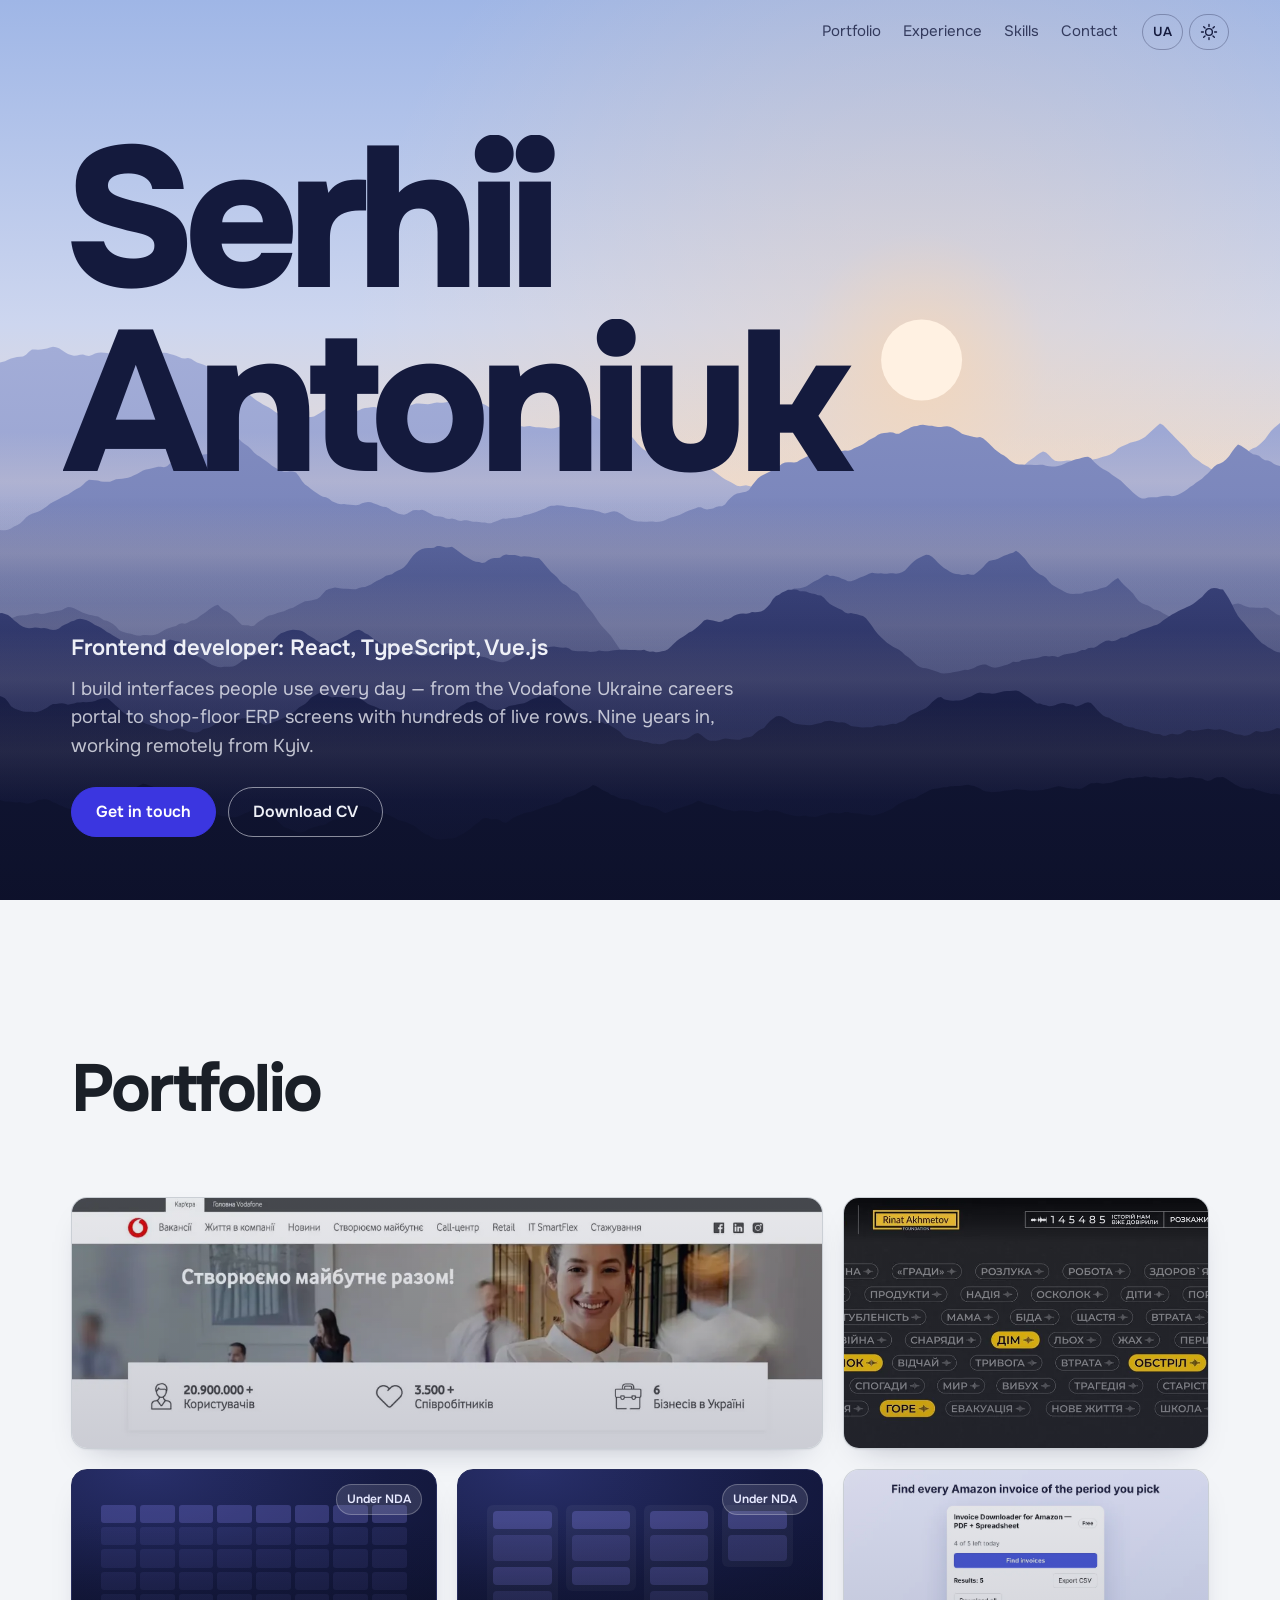
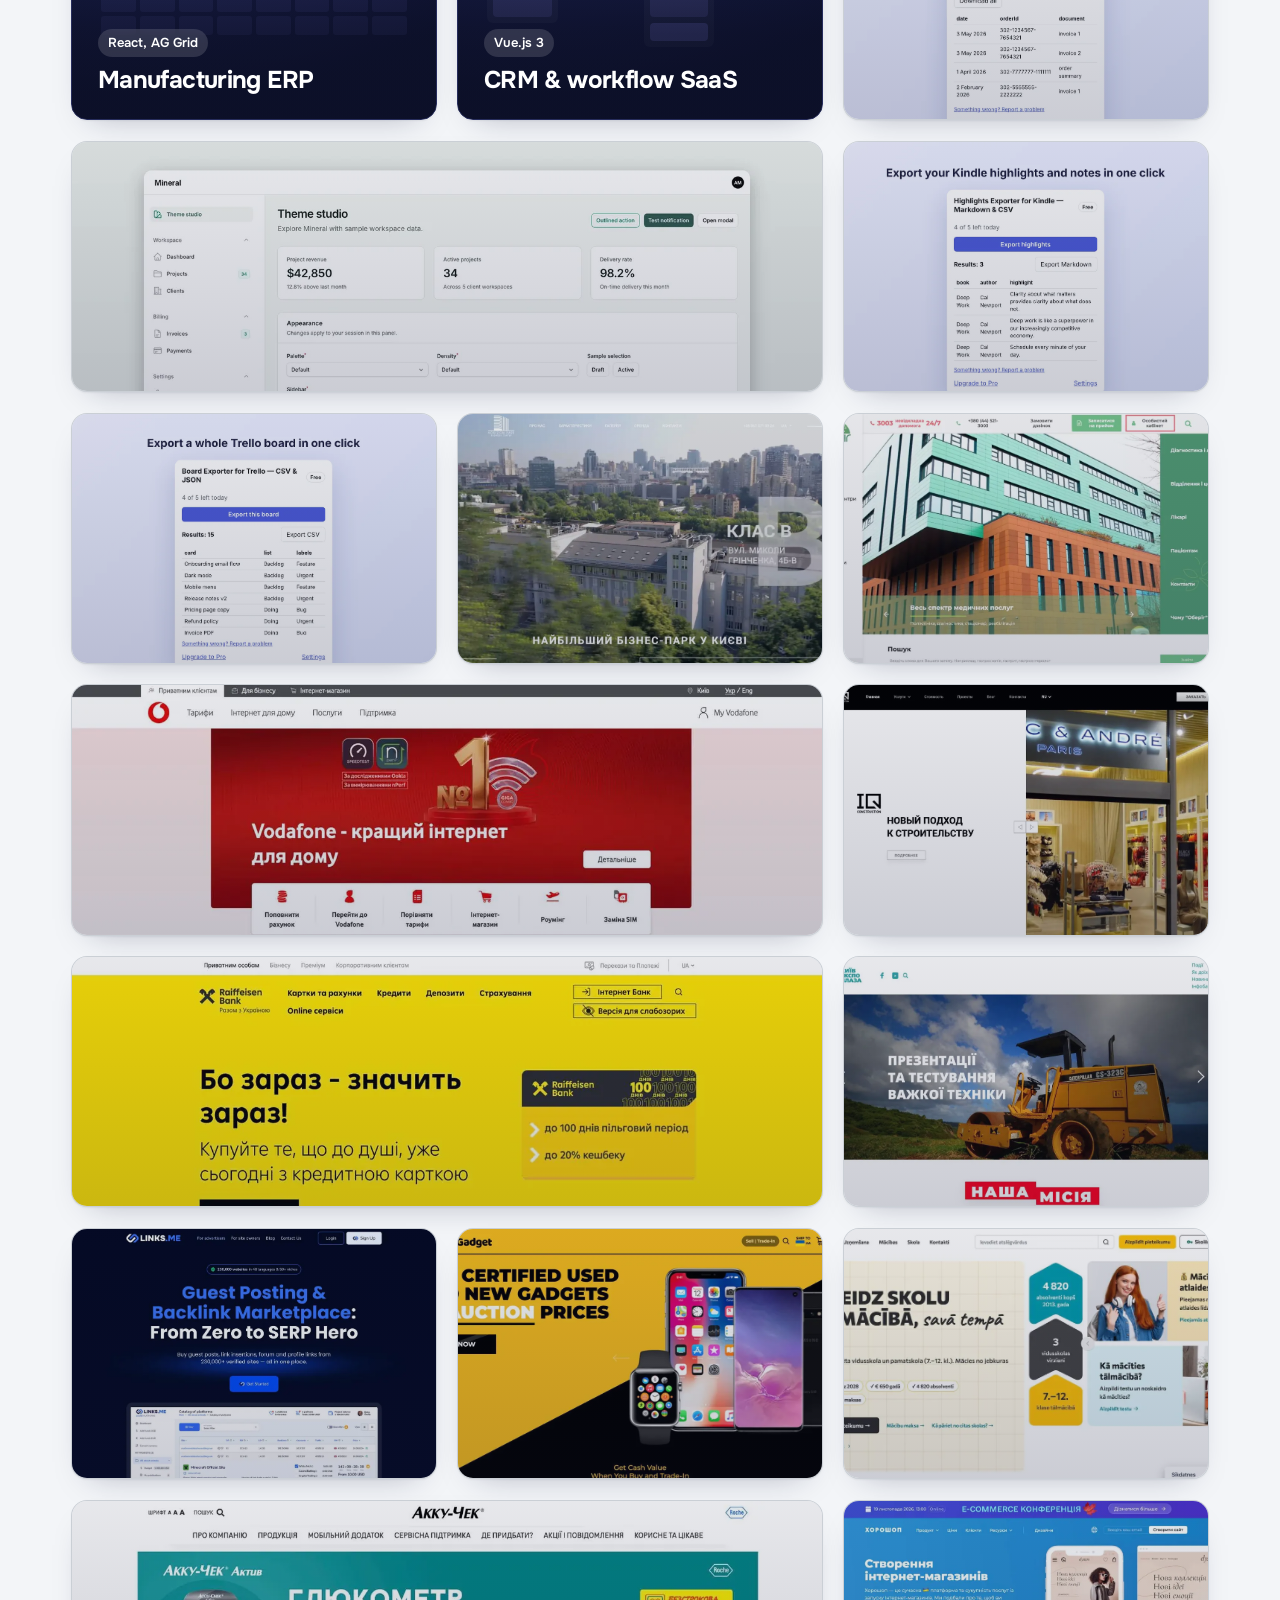
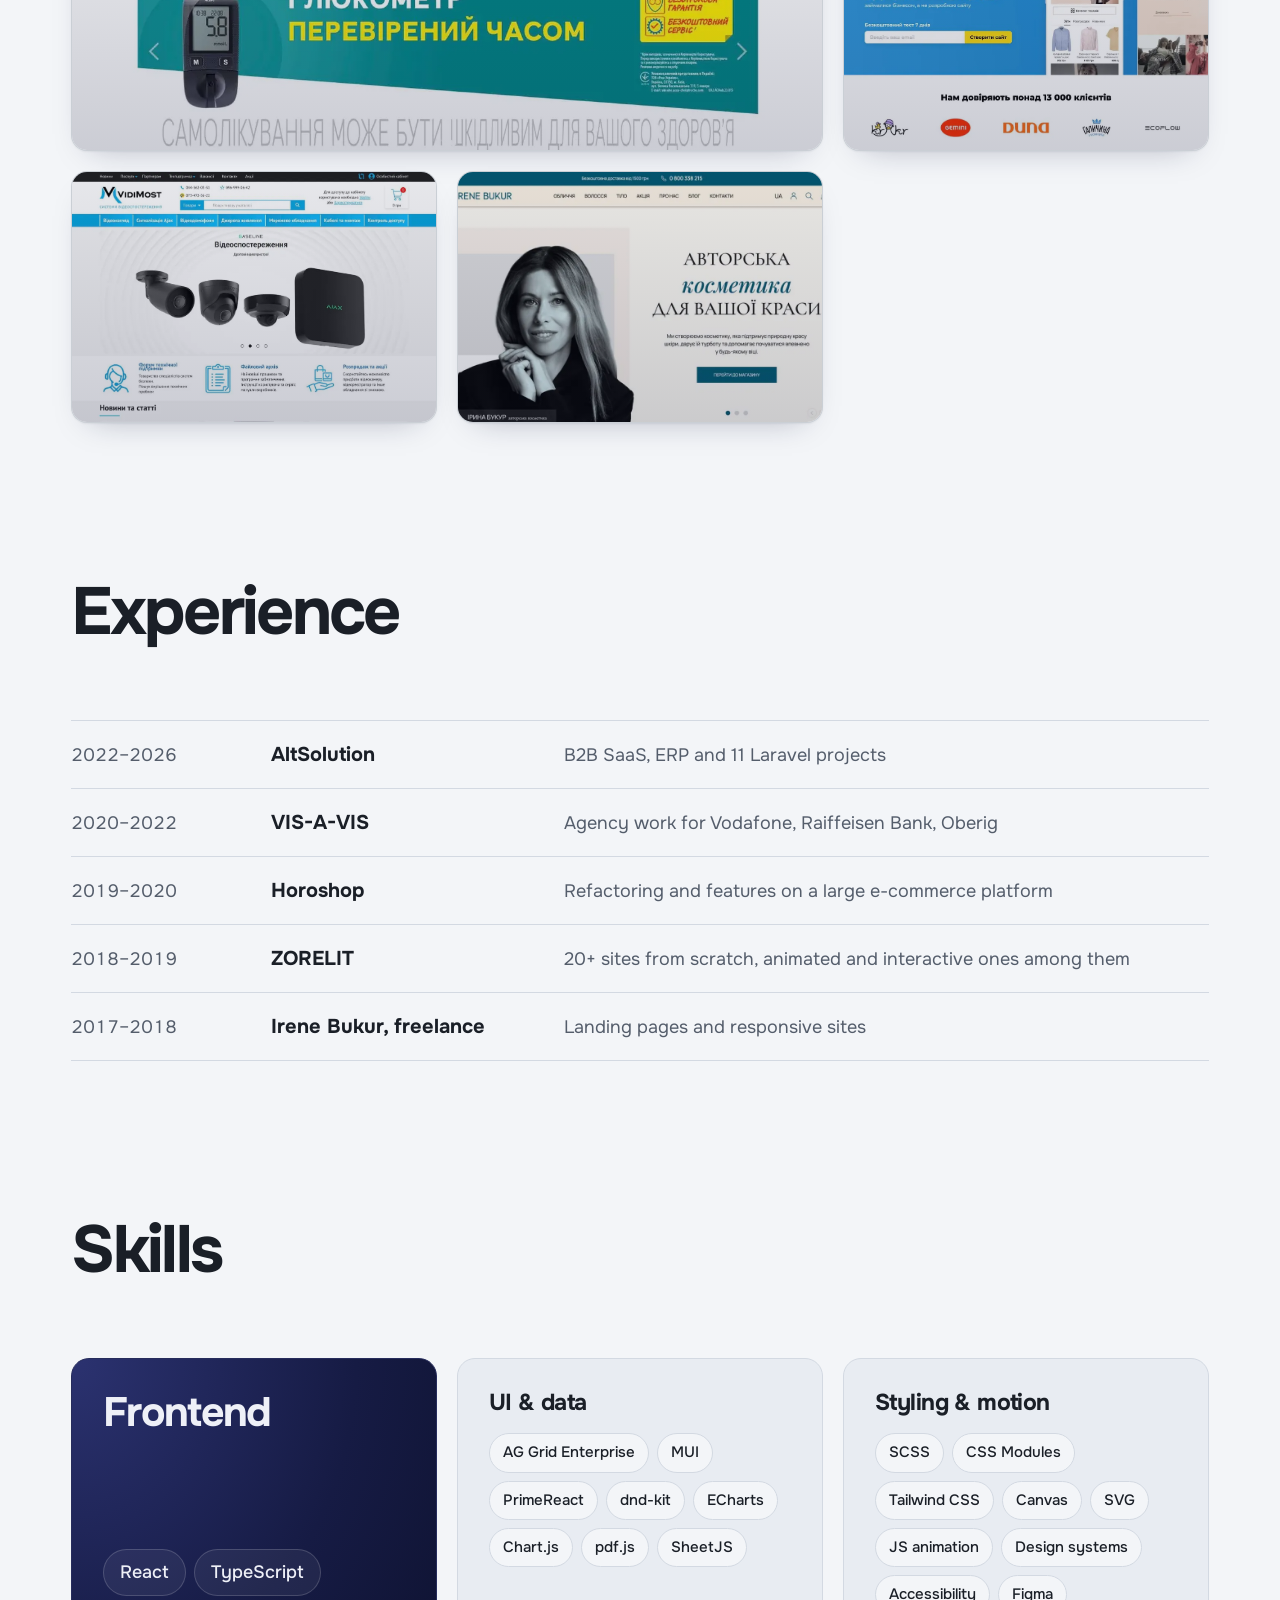
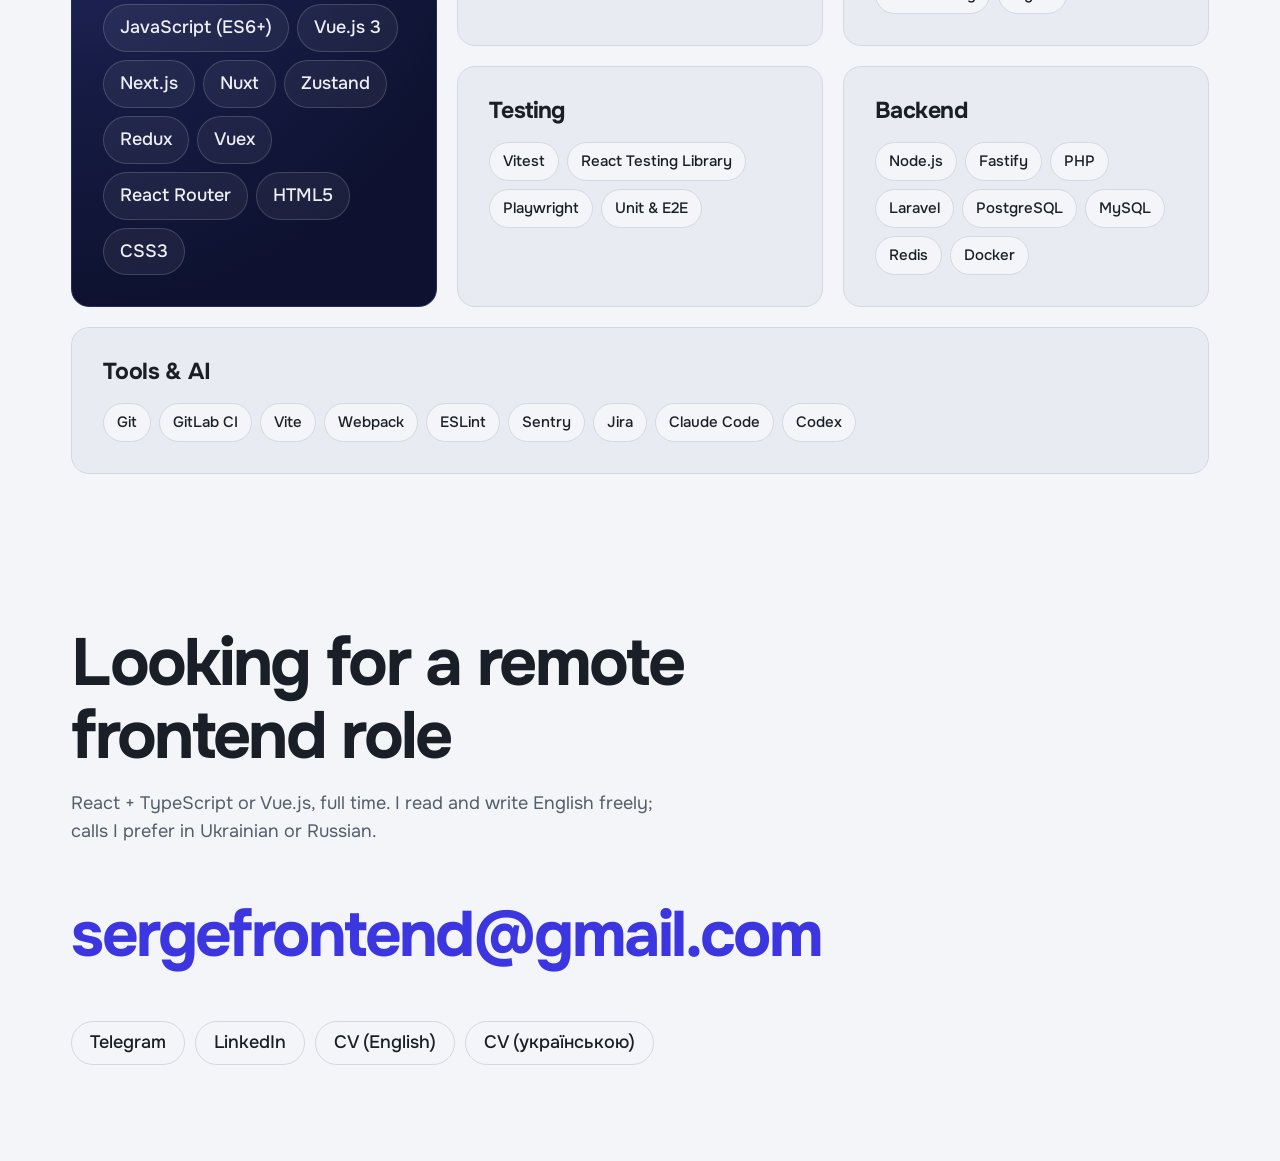
==== commit 27b4f8ee: "Add own products to portfolio and refresh CV files Mineral theme for Filament and three browser exte" ====
--- a/index.html
+++ b/index.html
@@ -109,6 +109,46 @@
         </div>
         <span class="card__badge" data-i18n="nda">Under NDA</span>
       </div></li>
+      <li class="card card--wide reveal"><a class="card__in" href="https://github.com/sergfront/filament-mineral-theme" target="_blank" rel="noopener">
+        <div class="card__media"><img src="img/mineral.webp" alt="" loading="lazy"></div>
+        <div class="card__shade"></div>
+        <div class="card__info">
+          <span class="card__tag">Open source · Laravel</span>
+          <h3 class="card__title">Mineral for Filament</h3>
+          <p class="card__desc" data-i18n="d_mn">My open-source theme for Laravel Filament 4/5 admin panels: light and dark mode, density options, contrast checks. Published on Packagist.</p>
+        </div>
+        <span class="card__go" aria-hidden="true"><svg viewBox="0 0 24 24" width="18" height="18"><path d="M7 17 17 7M9 7h8v8" fill="none" stroke="currentColor" stroke-width="2" stroke-linecap="round" stroke-linejoin="round"/></svg></span>
+      </a></li>
+      <li class="card reveal"><a class="card__in" href="https://chromewebstore.google.com/detail/edojcjabninfiinpimamboomadmplihe" target="_blank" rel="noopener">
+        <div class="card__media"><img src="img/ext-amazon.webp" alt="" loading="lazy"></div>
+        <div class="card__shade"></div>
+        <div class="card__info">
+          <span class="card__tag">Chrome · Firefox</span>
+          <h3 class="card__title">Invoice Downloader for Amazon</h3>
+          <p class="card__desc" data-i18n="d_ea">My browser extension: downloads all Amazon invoices for a period as PDFs plus a spreadsheet.</p>
+        </div>
+        <span class="card__go" aria-hidden="true"><svg viewBox="0 0 24 24" width="18" height="18"><path d="M7 17 17 7M9 7h8v8" fill="none" stroke="currentColor" stroke-width="2" stroke-linecap="round" stroke-linejoin="round"/></svg></span>
+      </a></li>
+      <li class="card reveal"><a class="card__in" href="https://chromewebstore.google.com/detail/eoaibnafhjpjpanbblikbhndgicaloog" target="_blank" rel="noopener">
+        <div class="card__media"><img src="img/ext-kindle.webp" alt="" loading="lazy"></div>
+        <div class="card__shade"></div>
+        <div class="card__info">
+          <span class="card__tag">Chrome · Firefox</span>
+          <h3 class="card__title">Highlights Exporter for Kindle</h3>
+          <p class="card__desc" data-i18n="d_ek">My browser extension: exports Kindle highlights and notes to Markdown and CSV.</p>
+        </div>
+        <span class="card__go" aria-hidden="true"><svg viewBox="0 0 24 24" width="18" height="18"><path d="M7 17 17 7M9 7h8v8" fill="none" stroke="currentColor" stroke-width="2" stroke-linecap="round" stroke-linejoin="round"/></svg></span>
+      </a></li>
+      <li class="card reveal"><a class="card__in" href="https://addons.mozilla.org/uk/firefox/addon/trello-board-exporter/" target="_blank" rel="noopener">
+        <div class="card__media"><img src="img/ext-trello.webp" alt="" loading="lazy"></div>
+        <div class="card__shade"></div>
+        <div class="card__info">
+          <span class="card__tag">Firefox</span>
+          <h3 class="card__title">Board Exporter for Trello</h3>
+          <p class="card__desc" data-i18n="d_et">My browser extension: exports a Trello board to CSV, JSON or Markdown with cards, labels, dates and checklists.</p>
+        </div>
+        <span class="card__go" aria-hidden="true"><svg viewBox="0 0 24 24" width="18" height="18"><path d="M7 17 17 7M9 7h8v8" fill="none" stroke="currentColor" stroke-width="2" stroke-linecap="round" stroke-linejoin="round"/></svg></span>
+      </a></li>
       <li class="card reveal"><a class="card__in" href="https://horizon-park.com.ua/" target="_blank" rel="noopener">
         <div class="card__media"><img src="img/horizon-park.webp" alt="" loading="lazy"></div>
         <div class="card__shade"></div>
@@ -272,7 +312,7 @@
   <section id="contact" class="contact" aria-labelledby="contact-h">
     <h2 id="contact-h" data-i18n="contact_h">Looking for a remote frontend role</h2>
     <p data-i18n="contact_p">React + TypeScript or Vue.js, full time. I read and write English freely; calls I prefer in Ukrainian or Russian.</p>
-    <a class="contact__mail" href="mailto:sergefrontend@gmail.com" data-magnetic>sergefrontend@gmail.com</a>
+    <a class="contact__mail" href="mailto:sergefrontend@gmail.com">sergefrontend@gmail.com</a>
     <ul class="contact__links" role="list">
       <li><a href="https://t.me/serhiy_fr_99" target="_blank" rel="noopener">Telegram</a></li>
       <li><a href="https://www.linkedin.com/in/serhii-antoniuk-05b8b0171" target="_blank" rel="noopener">LinkedIn</a></li>
